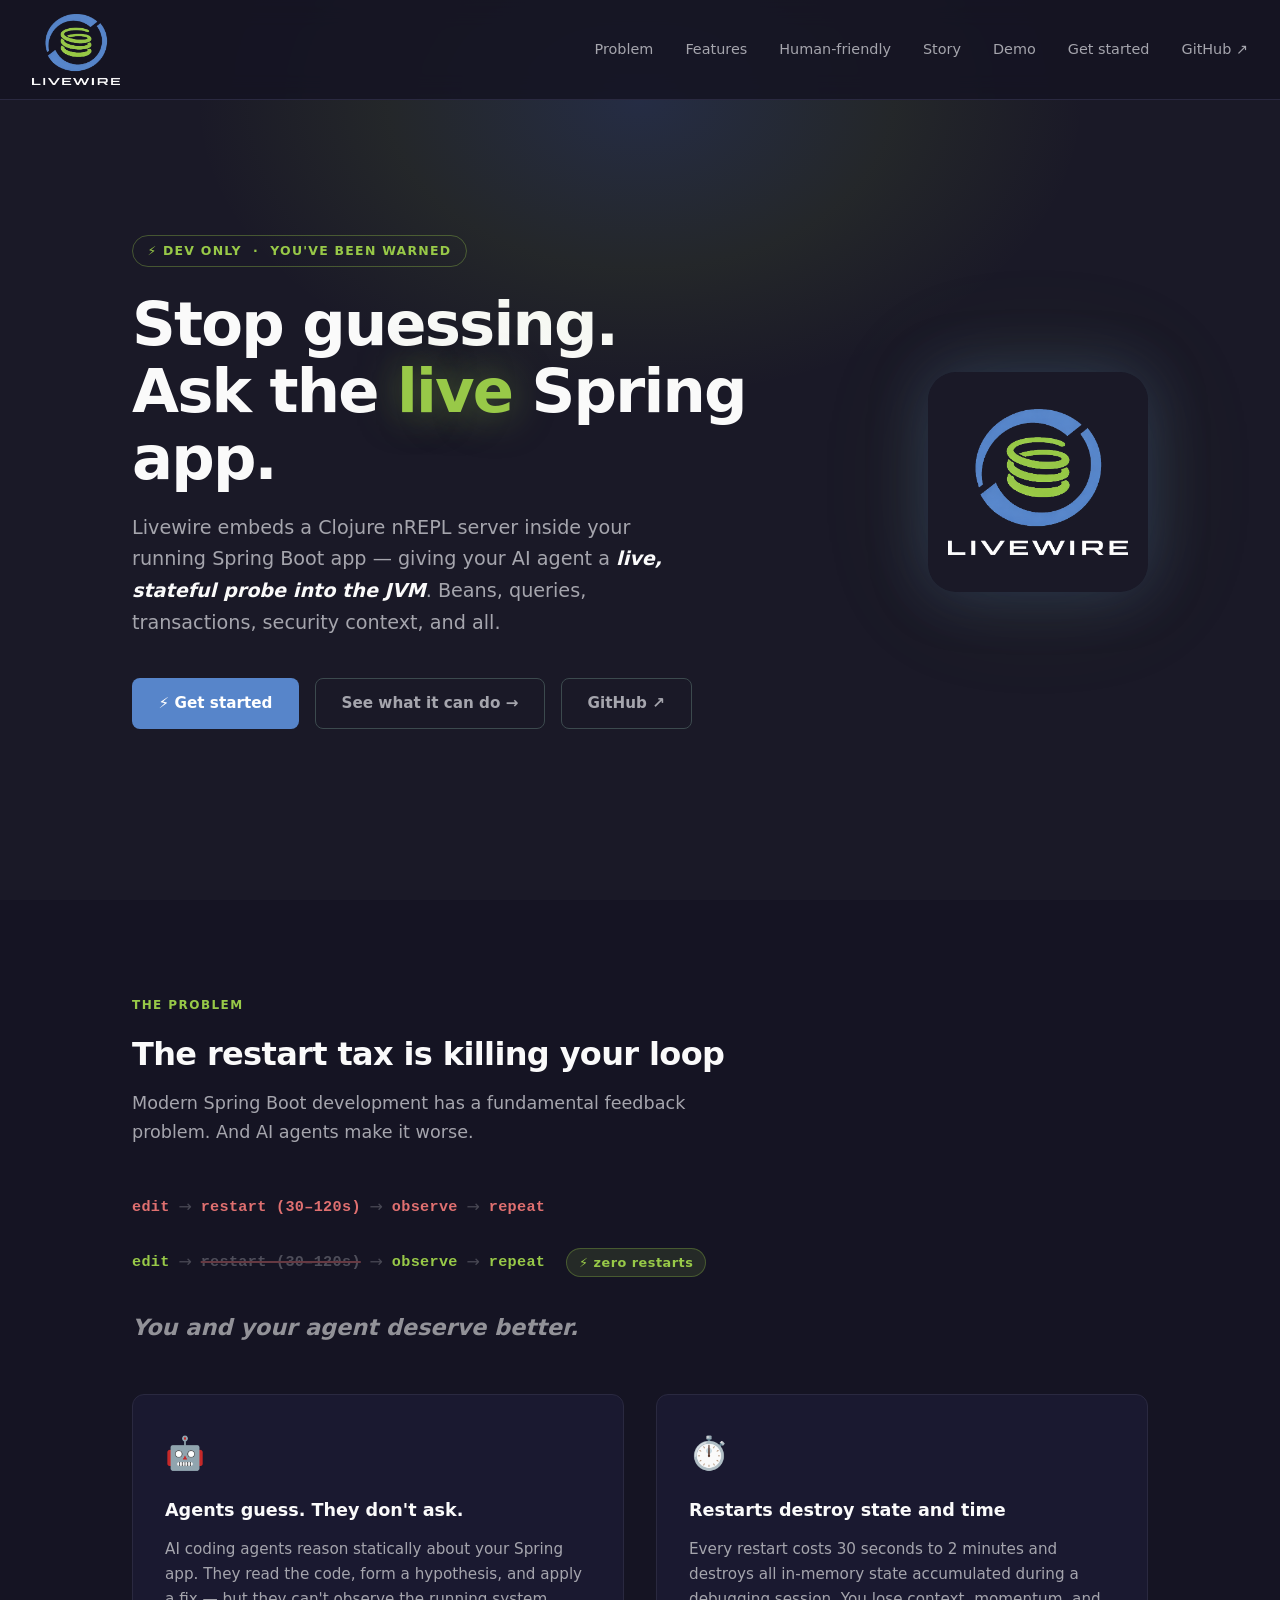
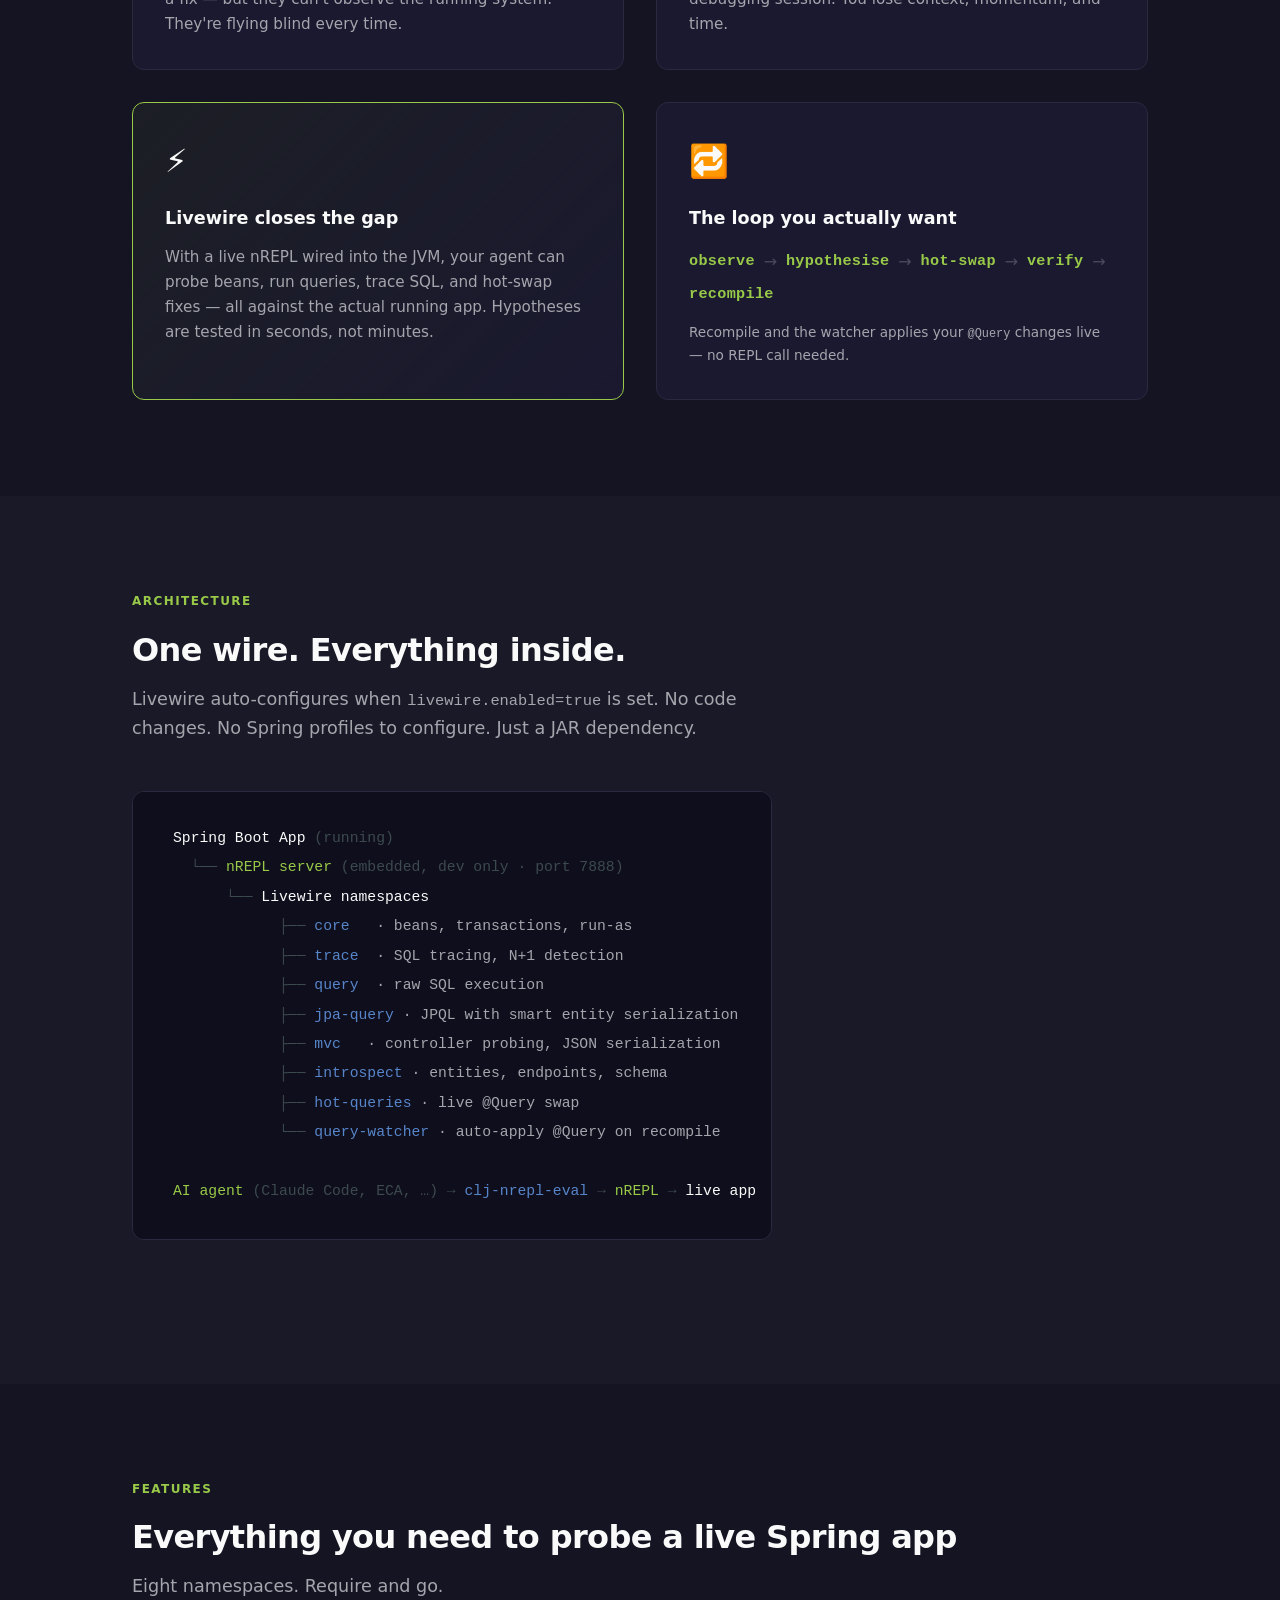
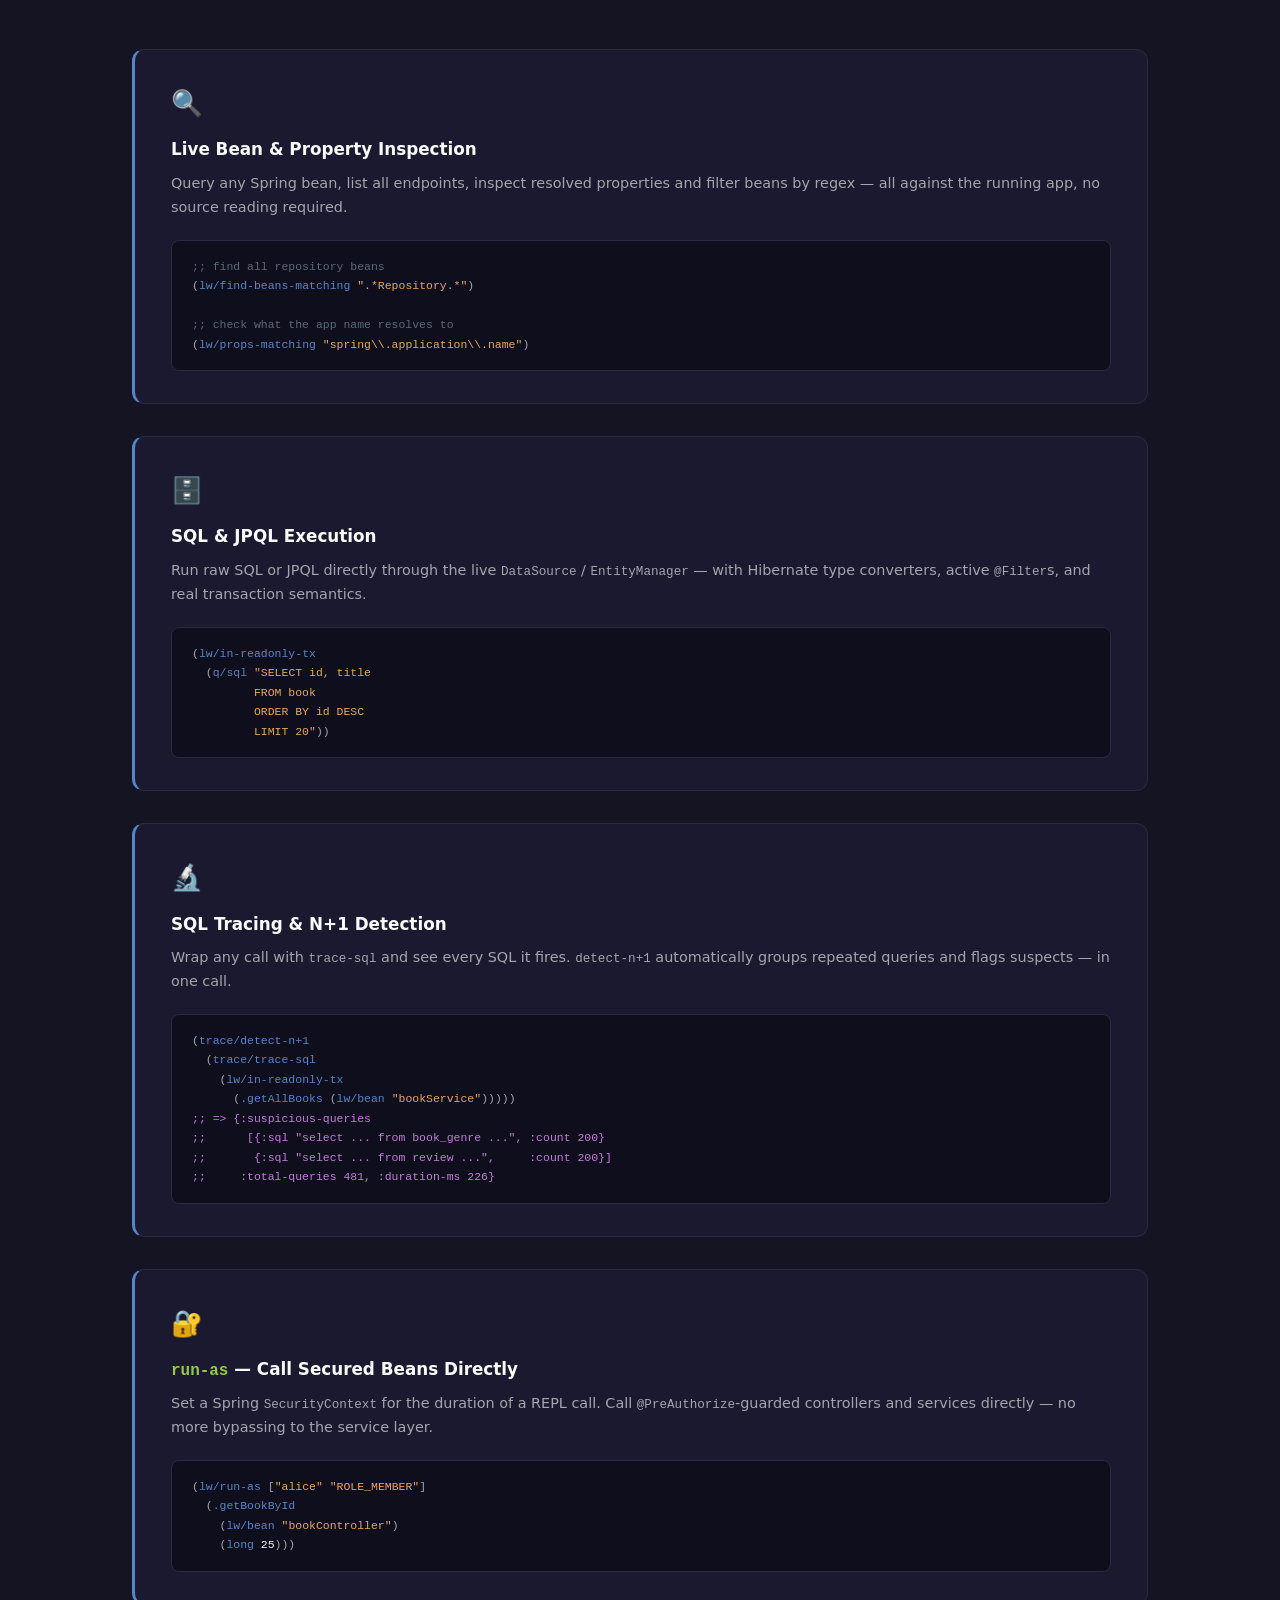
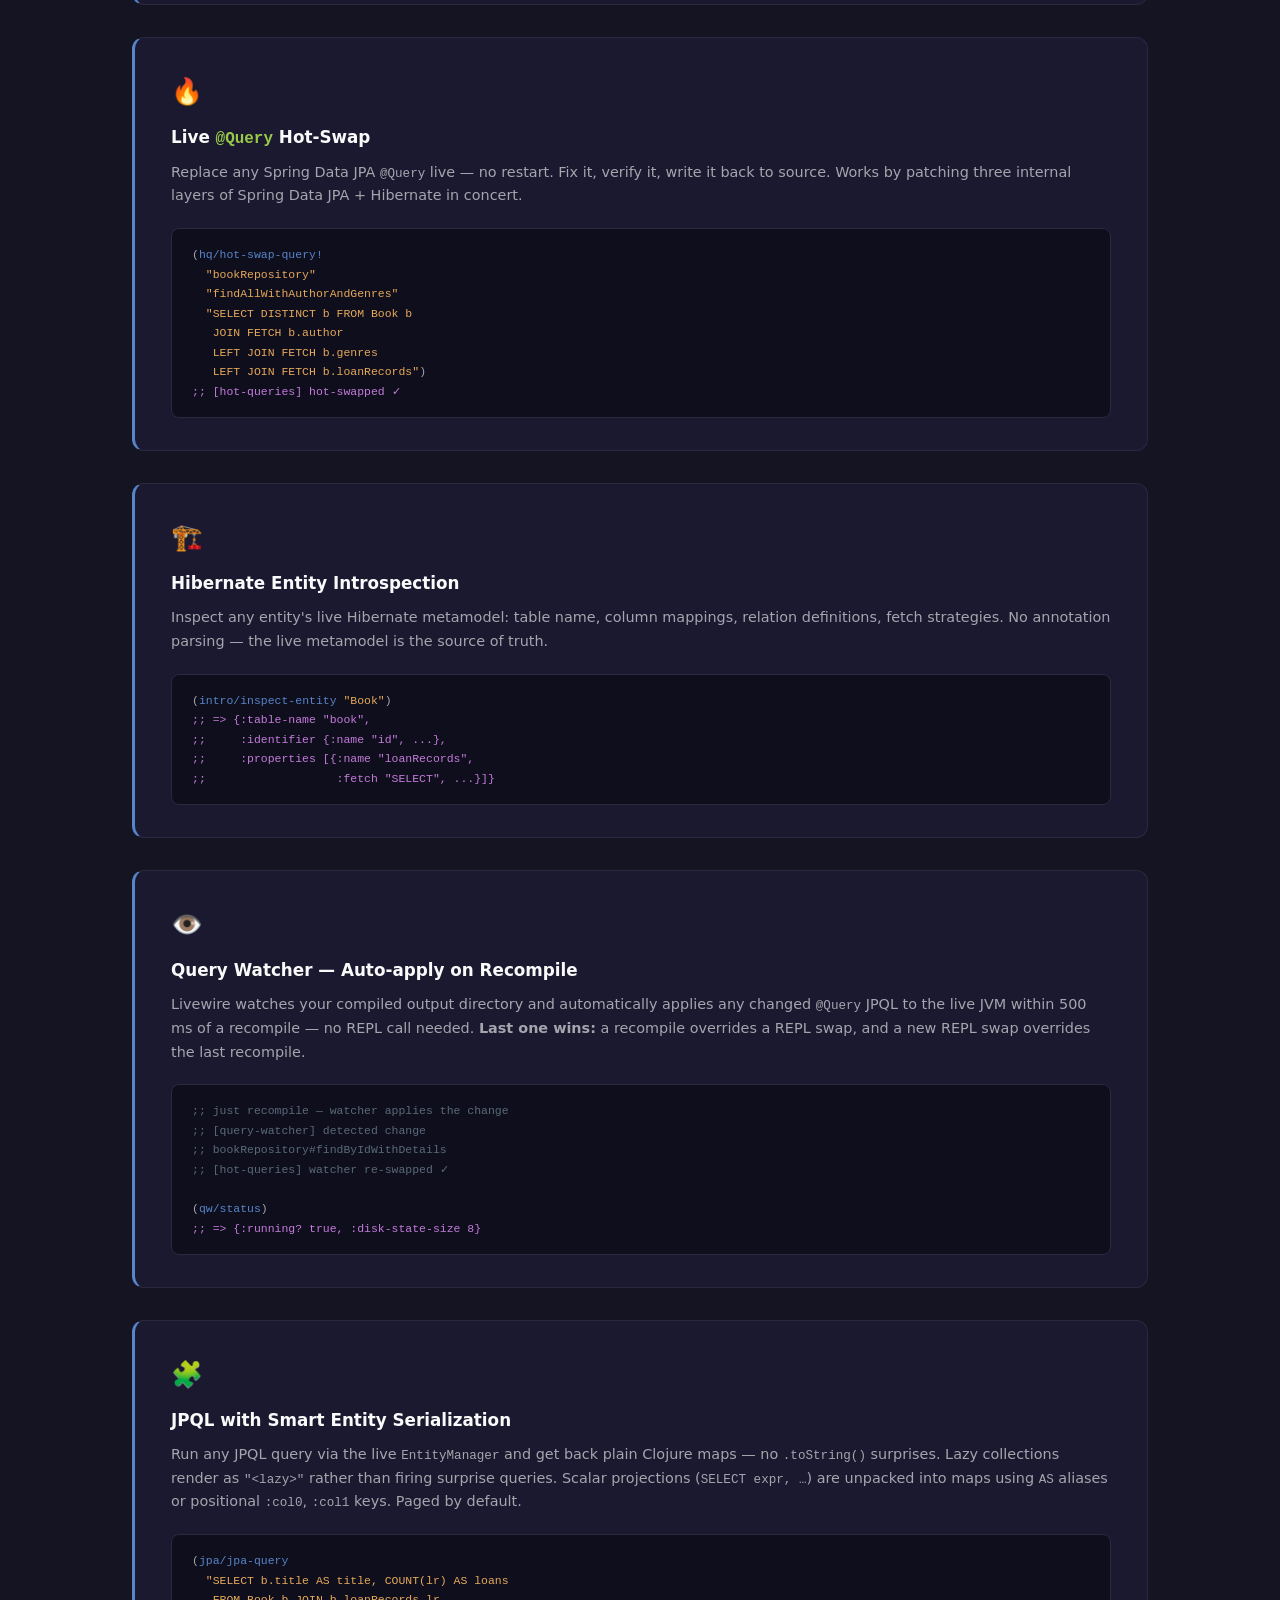
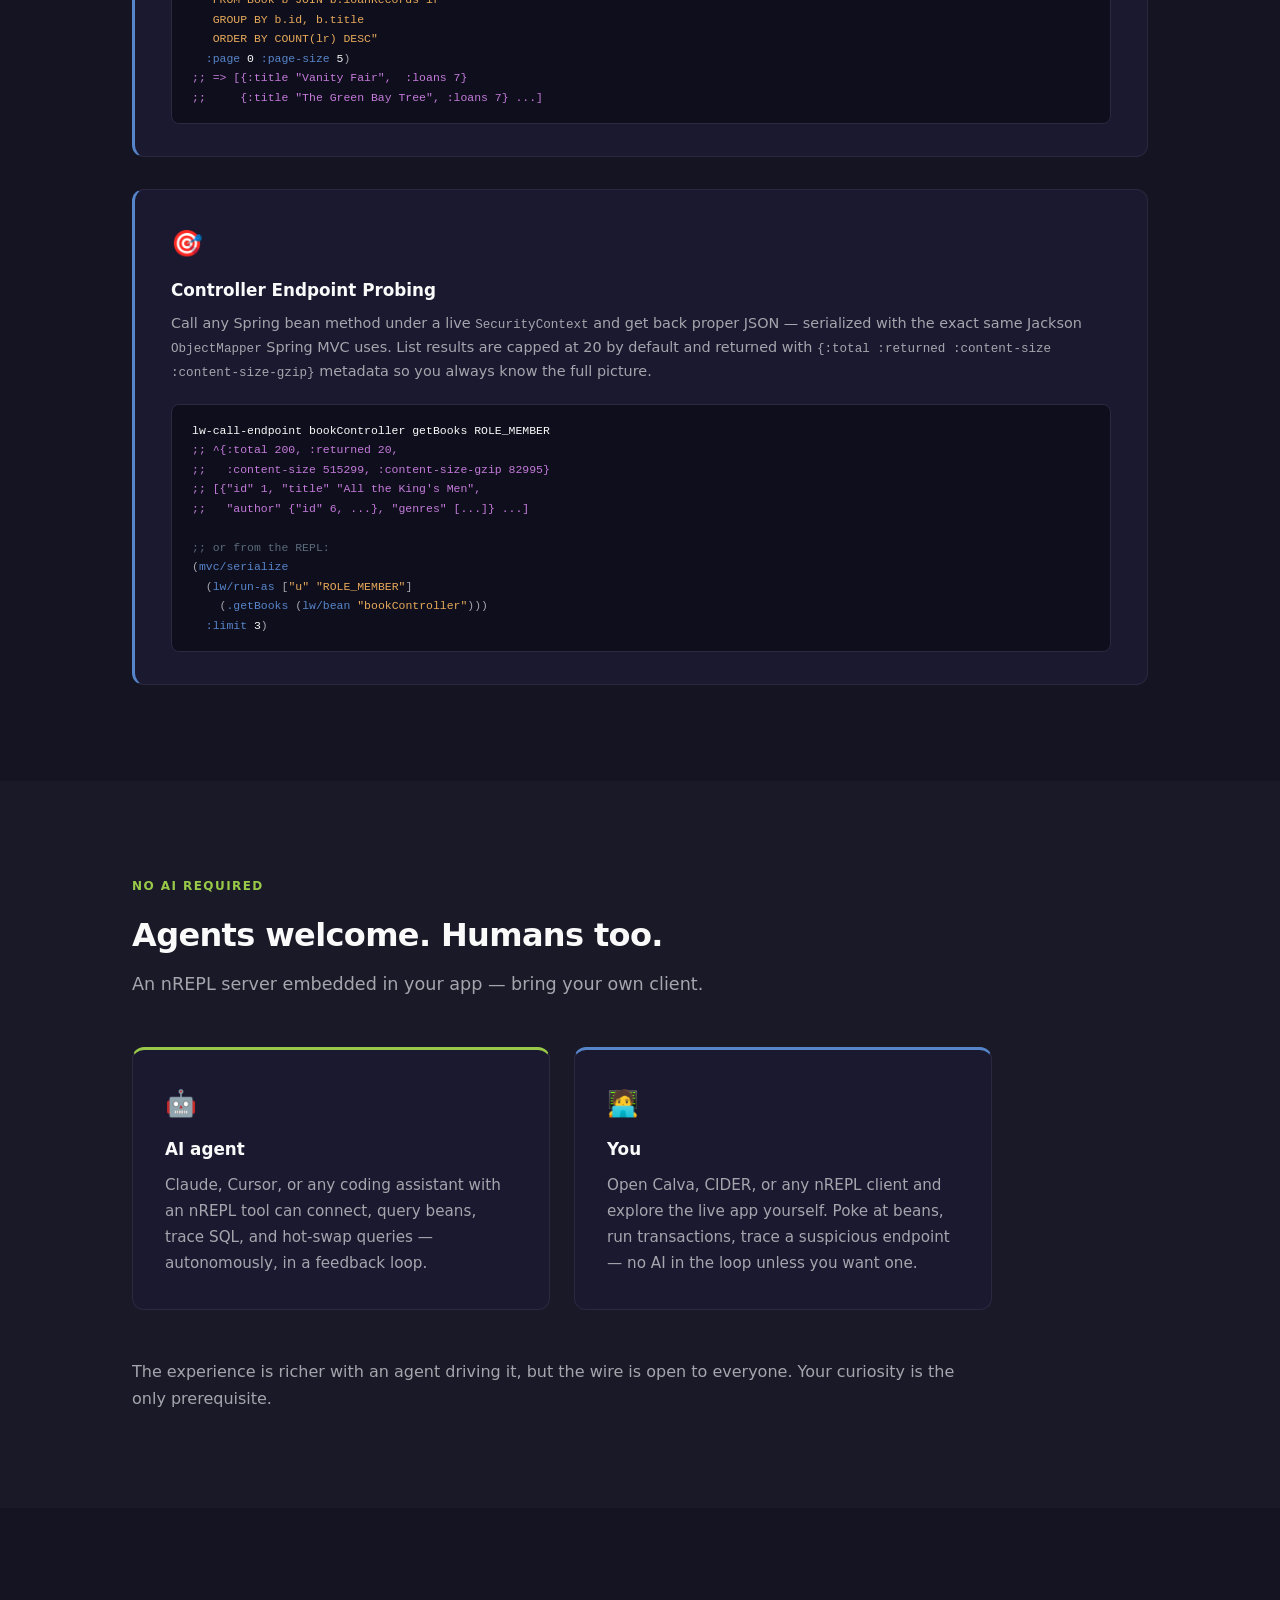
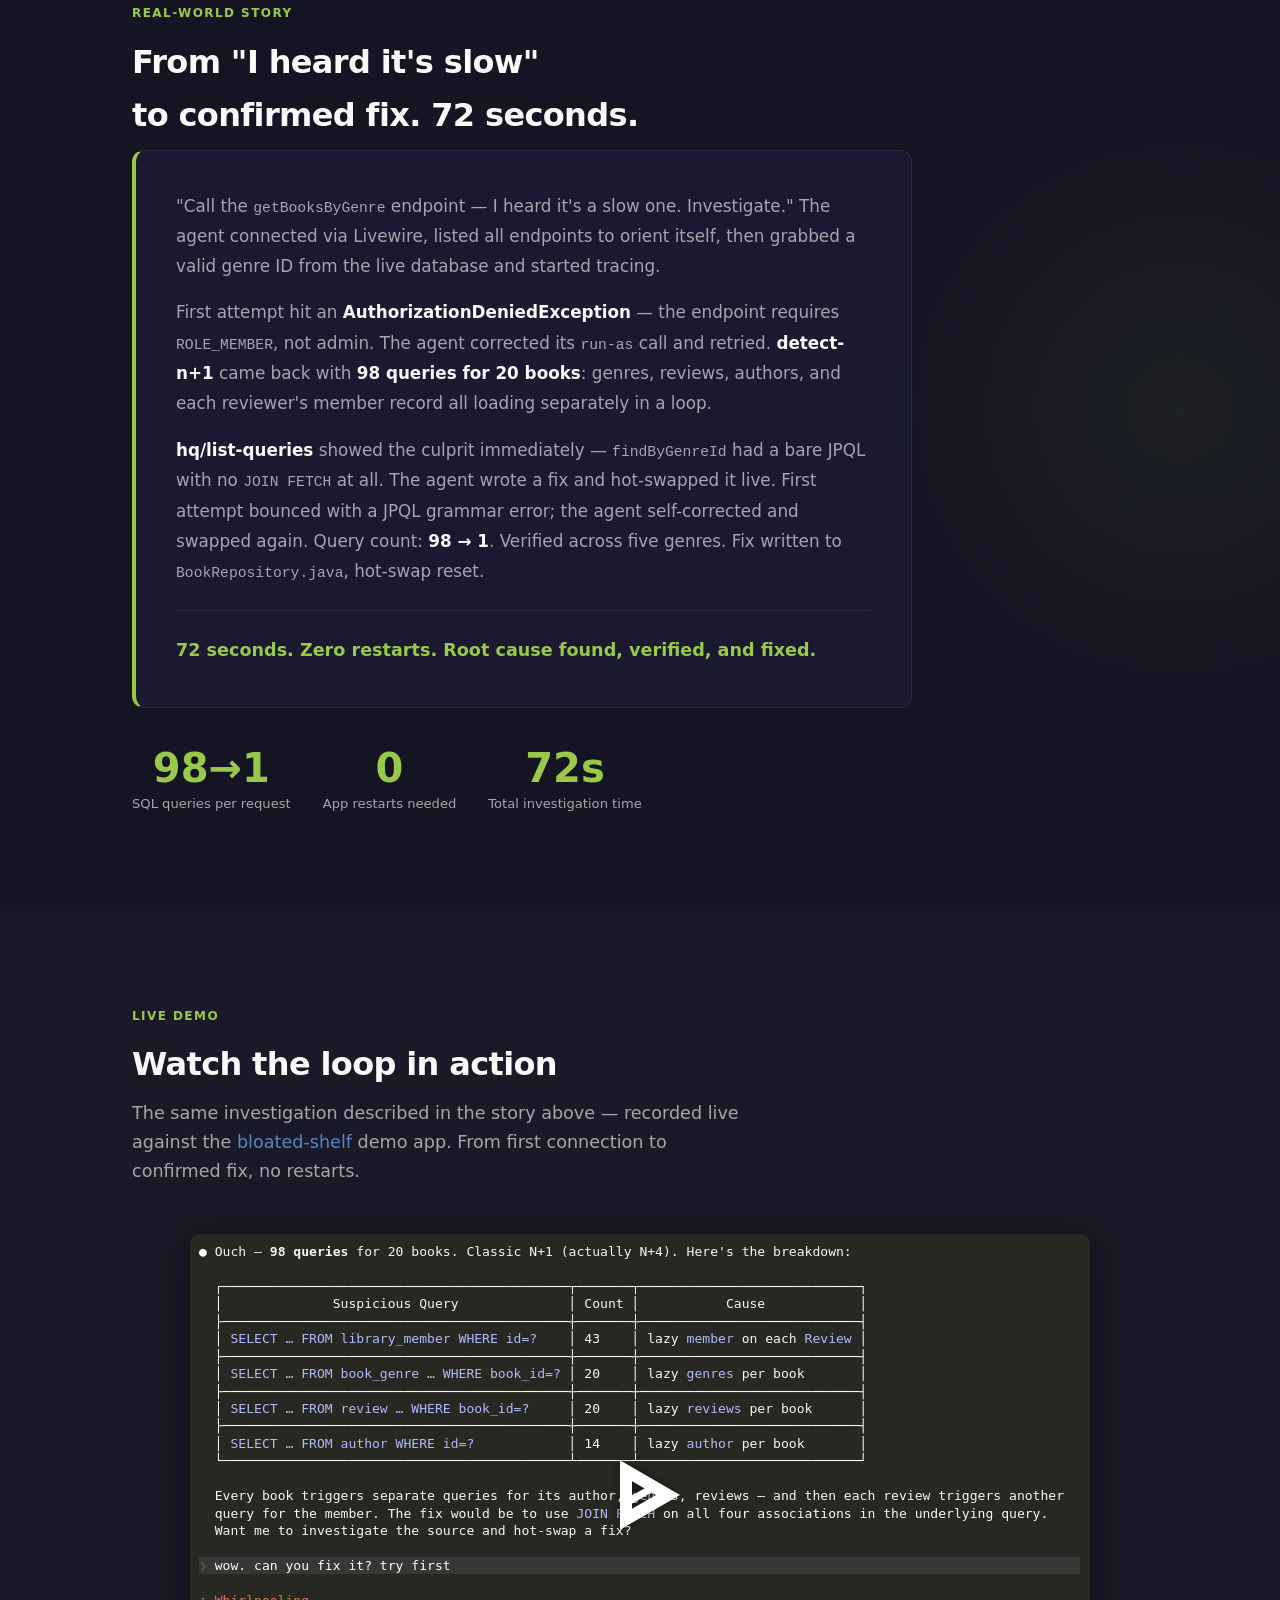
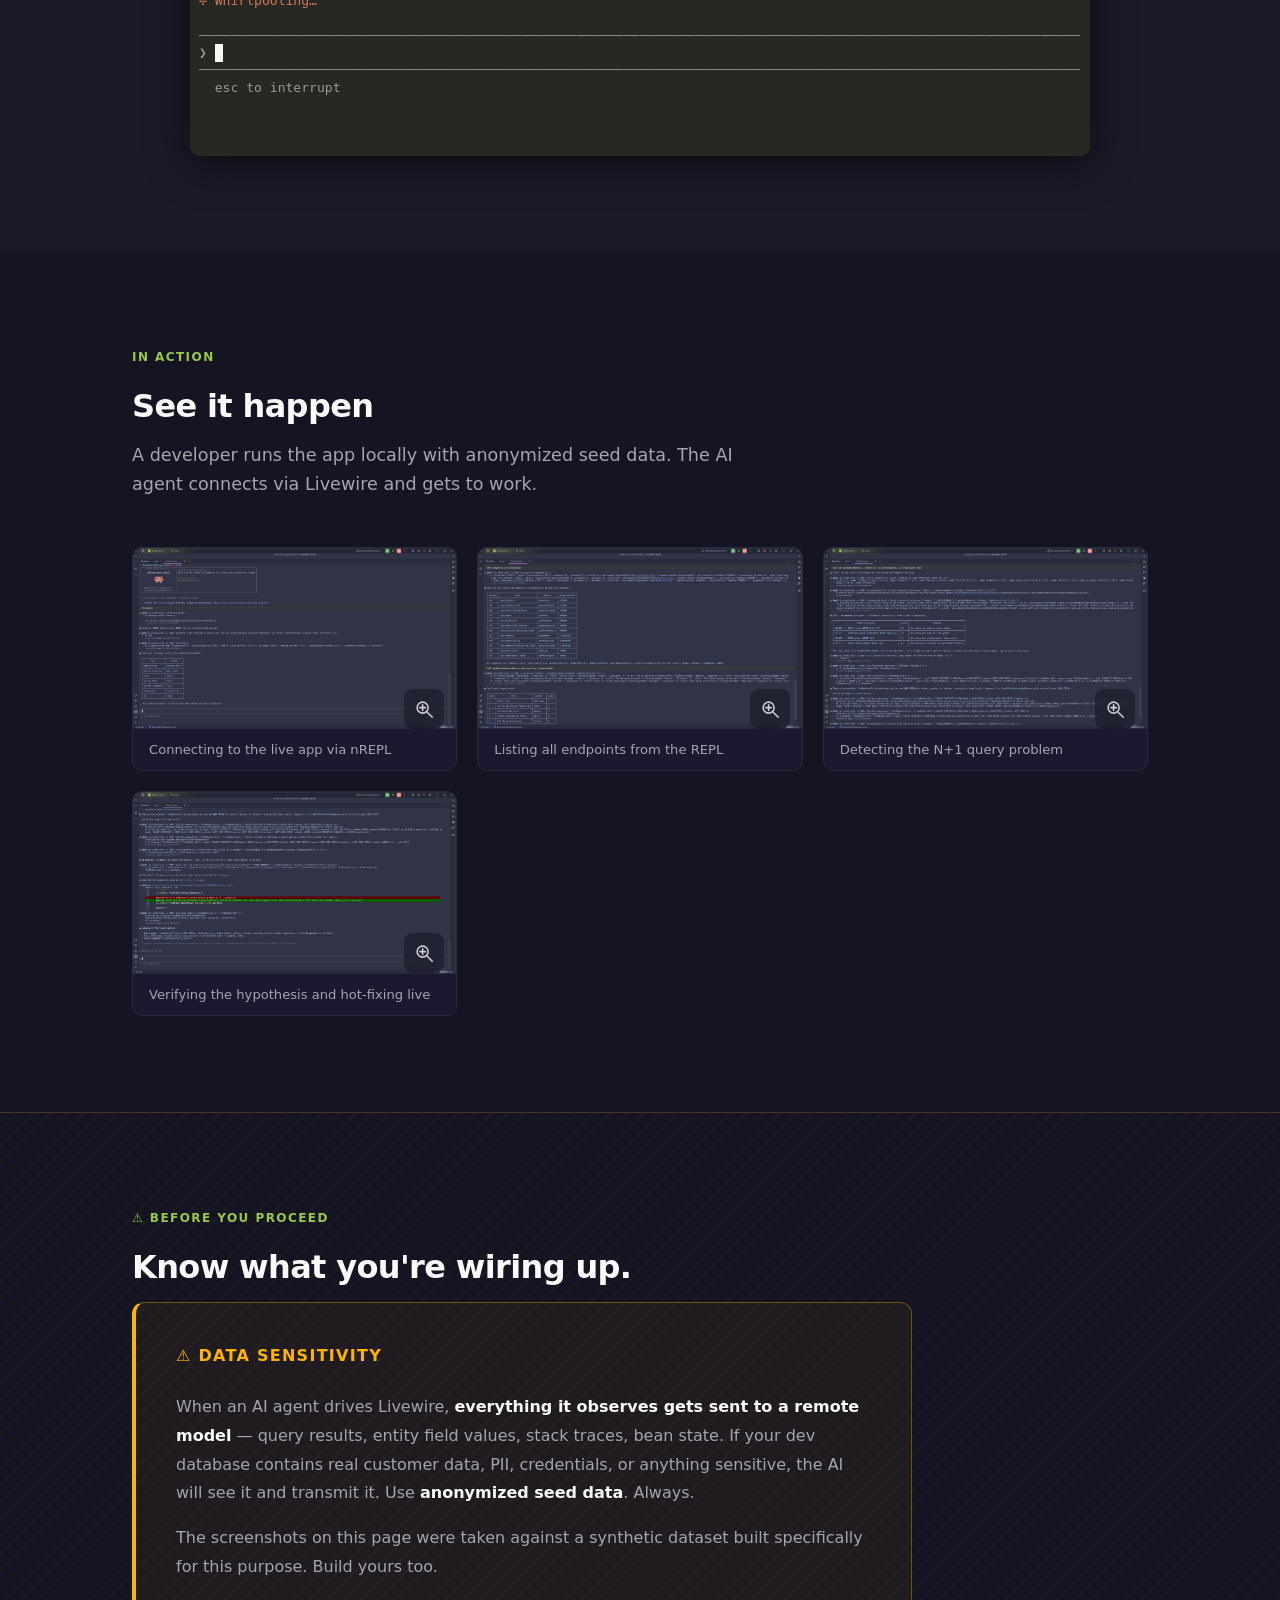
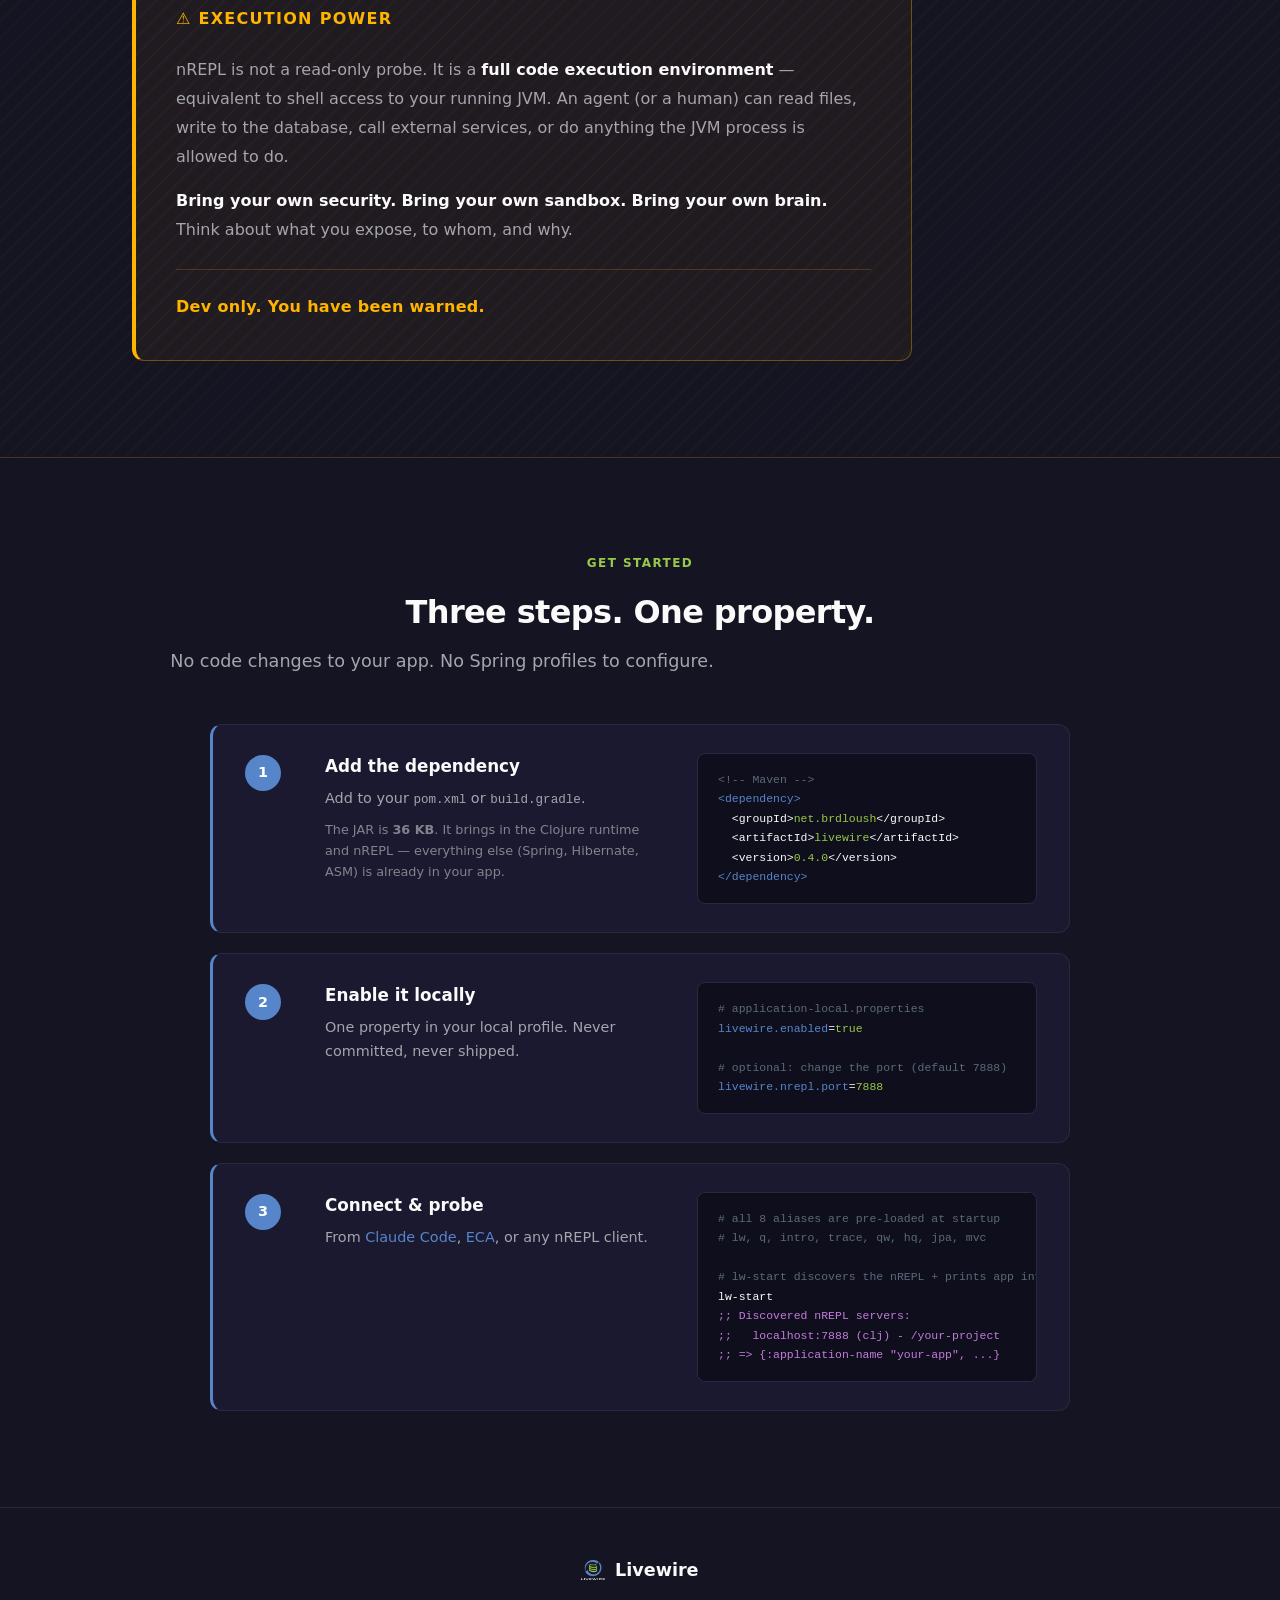
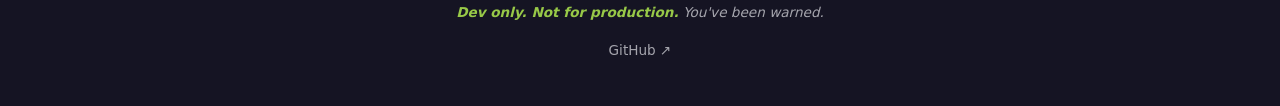
==== index.html @ 56daf2ae "Deploy GitHub Pages" ====
<!DOCTYPE html>
<html lang="en">
<head>
  <meta charset="UTF-8" />
  <meta name="viewport" content="width=device-width, initial-scale=1.0" />
  <title>Livewire — Live nREPL wire into your Spring Boot app</title>
  <link rel="stylesheet" href="css/style.css" />
  <link rel="stylesheet" href="css/asciinema-player.css" />
</head>
<body>

<!-- ── Nav ──────────────────────────────────────────────────────────── -->
<nav>
  <a class="nav-brand" href="#">
    <img src="images/logo-transparent.png" alt="Livewire logo" />
  </a>
  <button class="nav-hamburger" id="nav-hamburger" aria-label="Toggle menu">
    <span></span><span></span><span></span>
  </button>
  <ul class="nav-links" id="nav-links">
    <li><a href="#problem">Problem</a></li>
    <li><a href="#features">Features</a></li>
    <li><a href="#human">Human-friendly</a></li>
    <li><a href="#story">Story</a></li>
    <li><a href="#demo">Demo</a></li>
    <li><a href="getting-started.html">Get started</a></li>
    <li><a href="https://github.com/brdloush/livewire" target="_blank" rel="noopener">GitHub ↗</a></li>
  </ul>
</nav>

<!-- ── Hero ─────────────────────────────────────────────────────────── -->
<section id="hero">
  <div class="container">
    <div class="hero-inner">
      <div>
        <div class="hero-warning">⚡ Dev only &nbsp;·&nbsp; You've been warned</div>
        <h1 class="hero-title">
          Stop guessing.<br>
          Ask the <span class="live">live</span> Spring app.
        </h1>
        <p class="hero-tagline">
          Livewire embeds a Clojure nREPL server inside your running Spring Boot app —
          giving your AI agent a <strong>live, stateful probe into the JVM</strong>.
          Beans, queries, transactions, security context, and all.
        </p>
        <div class="hero-cta">
          <a href="getting-started.html" class="btn btn-primary">⚡ Get started</a>
          <a href="#features" class="btn btn-ghost">See what it can do →</a>
          <a href="https://github.com/brdloush/livewire" target="_blank" rel="noopener" class="btn btn-ghost">GitHub ↗</a>
        </div>
      </div>
      <img src="images/logo-transparent.png" alt="Livewire" class="hero-logo" />
    </div>
  </div>
</section>

<!-- ── Problem ──────────────────────────────────────────────────────── -->
<section id="problem">
  <div class="container">
    <div class="section-label">The problem</div>
    <h2>The restart tax is killing your loop</h2>
    <p class="section-sub">
      Modern Spring Boot development has a fundamental feedback problem. And AI agents make it worse.
    </p>

    <div class="loop-arrow">
      <span class="step bad">edit</span>
      <span class="arrow">→</span>
      <span class="step bad">restart (30–120s)</span>
      <span class="arrow">→</span>
      <span class="step bad">observe</span>
      <span class="arrow">→</span>
      <span class="step bad">repeat</span>
    </div>

    <div class="loop-arrow">
      <span class="step good">edit</span>
      <span class="arrow">→</span>
      <span class="step struck">restart (30–120s)</span>
      <span class="arrow">→</span>
      <span class="step good">observe</span>
      <span class="arrow">→</span>
      <span class="step good">repeat</span>
      <span class="loop-badge">⚡ zero restarts</span>
    </div>

    <p class="problem-pivot">You and your agent deserve better.</p>

    <div class="problem-grid">
      <div class="problem-card">
        <span class="emoji">🤖</span>
        <h3>Agents guess. They don't ask.</h3>
        <p>
          AI coding agents reason statically about your Spring app. They read the code,
          form a hypothesis, and apply a fix — but they can't observe the running system.
          They're flying blind every time.
        </p>
      </div>
      <div class="problem-card">
        <span class="emoji">⏱️</span>
        <h3>Restarts destroy state and time</h3>
        <p>
          Every restart costs 30 seconds to 2 minutes and destroys all in-memory state
          accumulated during a debugging session. You lose context, momentum, and time.
        </p>
      </div>
      <div class="problem-card highlight">
        <span class="emoji">⚡</span>
        <h3>Livewire closes the gap</h3>
        <p>
          With a live nREPL wired into the JVM, your agent can probe beans, run queries,
          trace SQL, and hot-swap fixes — all against the actual running app.
          Hypotheses are tested in seconds, not minutes.
        </p>
      </div>
      <div class="problem-card">
        <span class="emoji">🔁</span>
        <h3>The loop you actually want</h3>
        <div class="loop-arrow" style="margin: 1rem 0 0;">
          <span class="step good">observe</span>
          <span class="arrow">→</span>
          <span class="step good">hypothesise</span>
          <span class="arrow">→</span>
          <span class="step good">hot-swap</span>
          <span class="arrow">→</span>
          <span class="step good">verify</span>
          <span class="arrow">→</span>
          <span class="step good">recompile</span>
        </div>
        <p style="margin-top:0.85rem; font-size:0.85rem; color:var(--muted)">Recompile and the watcher applies your <code>@Query</code> changes live — no REPL call needed.</p>
      </div>
    </div>
  </div>
</section>

<!-- ── How it works ──────────────────────────────────────────────────── -->
<section id="how">
  <div class="container">
    <div class="section-label">Architecture</div>
    <h2>One wire. Everything inside.</h2>
    <p class="section-sub">
      Livewire auto-configures when <code>livewire.enabled=true</code> is set.
      No code changes. No Spring profiles to configure. Just a JAR dependency.
    </p>

    <div class="arch-box">
      <span class="hl-text">Spring Boot App</span> <span style="color:var(--border-mid)">(running)</span><br>
      &nbsp;&nbsp;<span style="color:var(--border-mid)">└──</span> <span class="hl-green">nREPL server</span> <span style="color:var(--border-mid)">(embedded, dev only · port 7888)</span><br>
      &nbsp;&nbsp;&nbsp;&nbsp;&nbsp;&nbsp;<span style="color:var(--border-mid)">└──</span> <span class="hl-text">Livewire namespaces</span><br>
      &nbsp;&nbsp;&nbsp;&nbsp;&nbsp;&nbsp;&nbsp;&nbsp;&nbsp;&nbsp;&nbsp;&nbsp;<span style="color:var(--border-mid)">├──</span> <span class="hl-blue">core</span> &nbsp;&nbsp;· beans, transactions, run-as<br>
      &nbsp;&nbsp;&nbsp;&nbsp;&nbsp;&nbsp;&nbsp;&nbsp;&nbsp;&nbsp;&nbsp;&nbsp;<span style="color:var(--border-mid)">├──</span> <span class="hl-blue">trace</span> &nbsp;· SQL tracing, N+1 detection<br>
      &nbsp;&nbsp;&nbsp;&nbsp;&nbsp;&nbsp;&nbsp;&nbsp;&nbsp;&nbsp;&nbsp;&nbsp;<span style="color:var(--border-mid)">├──</span> <span class="hl-blue">query</span> &nbsp;· raw SQL execution<br>
      &nbsp;&nbsp;&nbsp;&nbsp;&nbsp;&nbsp;&nbsp;&nbsp;&nbsp;&nbsp;&nbsp;&nbsp;<span style="color:var(--border-mid)">├──</span> <span class="hl-blue">jpa-query</span> · JPQL with smart entity serialization<br>
      &nbsp;&nbsp;&nbsp;&nbsp;&nbsp;&nbsp;&nbsp;&nbsp;&nbsp;&nbsp;&nbsp;&nbsp;<span style="color:var(--border-mid)">├──</span> <span class="hl-blue">mvc</span> &nbsp;&nbsp;· controller probing, JSON serialization<br>
      &nbsp;&nbsp;&nbsp;&nbsp;&nbsp;&nbsp;&nbsp;&nbsp;&nbsp;&nbsp;&nbsp;&nbsp;<span style="color:var(--border-mid)">├──</span> <span class="hl-blue">introspect</span> · entities, endpoints, schema<br>
      &nbsp;&nbsp;&nbsp;&nbsp;&nbsp;&nbsp;&nbsp;&nbsp;&nbsp;&nbsp;&nbsp;&nbsp;<span style="color:var(--border-mid)">├──</span> <span class="hl-blue">hot-queries</span> · live @Query swap<br>
      &nbsp;&nbsp;&nbsp;&nbsp;&nbsp;&nbsp;&nbsp;&nbsp;&nbsp;&nbsp;&nbsp;&nbsp;<span style="color:var(--border-mid)">└──</span> <span class="hl-blue">query-watcher</span> · auto-apply @Query on recompile<br>
      <br>
      <span class="hl-green">AI agent</span> <span style="color:var(--border-mid)">(Claude Code, ECA, …) →</span> <span class="hl-blue">clj-nrepl-eval</span> <span style="color:var(--border-mid)">→</span> <span class="hl-green">nREPL</span> <span style="color:var(--border-mid)">→</span> <span class="hl-text">live app</span>
    </div>
  </div>
</section>

<!-- ── Features ──────────────────────────────────────────────────────── -->
<section id="features">
  <div class="container">
    <div class="section-label">Features</div>
    <h2>Everything you need to probe a live Spring app</h2>
    <p class="section-sub">Eight namespaces. Require and go.</p>

    <div class="features-grid">

      <div class="feature-card">
        <div class="feature-icon">🔍</div>
        <h3>Live Bean &amp; Property Inspection</h3>
        <p>Query any Spring bean, list all endpoints, inspect resolved properties and filter beans by regex — all against the running app, no source reading required.</p>
        <div class="code-block"><pre><span class="c">;; find all repository beans</span>
<span class="p">(</span><span class="kw">lw/find-beans-matching</span> <span class="s">".*Repository.*"</span><span class="p">)</span>

<span class="c">;; check what the app name resolves to</span>
<span class="p">(</span><span class="kw">lw/props-matching</span> <span class="s">"spring\\.application\\.name"</span><span class="p">)</span></pre></div>
      </div>

      <div class="feature-card">
        <div class="feature-icon">🗄️</div>
        <h3>SQL &amp; JPQL Execution</h3>
        <p>Run raw SQL or JPQL directly through the live <code>DataSource</code> / <code>EntityManager</code> — with Hibernate type converters, active <code>@Filter</code>s, and real transaction semantics.</p>
        <div class="code-block"><pre><span class="p">(</span><span class="kw">lw/in-readonly-tx</span>
  <span class="p">(</span><span class="kw">q/sql</span> <span class="s">"SELECT id, title
         FROM book
         ORDER BY id DESC
         LIMIT 20"</span><span class="p">))</span></pre></div>
      </div>

      <div class="feature-card">
        <div class="feature-icon">🔬</div>
        <h3>SQL Tracing &amp; N+1 Detection</h3>
        <p>Wrap any call with <code>trace-sql</code> and see every SQL it fires. <code>detect-n+1</code> automatically groups repeated queries and flags suspects — in one call.</p>
        <div class="code-block"><pre><span class="p">(</span><span class="kw">trace/detect-n+1</span>
  <span class="p">(</span><span class="kw">trace/trace-sql</span>
    <span class="p">(</span><span class="kw">lw/in-readonly-tx</span>
      <span class="p">(</span><span class="kw">.getAllBooks</span> <span class="p">(</span><span class="kw">lw/bean</span> <span class="s">"bookService"</span><span class="p">)))))</span>
<span class="r">;; => {:suspicious-queries
;;      [{:sql "select ... from book_genre ...", :count 200}
;;       {:sql "select ... from review ...",     :count 200}]
;;     :total-queries 481, :duration-ms 226}</span></pre></div>
      </div>

      <div class="feature-card">
        <div class="feature-icon">🔐</div>
        <h3><code>run-as</code> — Call Secured Beans Directly</h3>
        <p>Set a Spring <code>SecurityContext</code> for the duration of a REPL call. Call <code>@PreAuthorize</code>-guarded controllers and services directly — no more bypassing to the service layer.</p>
        <div class="code-block"><pre><span class="p">(</span><span class="kw">lw/run-as</span> <span class="p">[</span><span class="s">"alice"</span> <span class="s">"ROLE_MEMBER"</span><span class="p">]</span>
  <span class="p">(</span><span class="kw">.getBookById</span>
    <span class="p">(</span><span class="kw">lw/bean</span> <span class="s">"bookController"</span><span class="p">)</span>
    <span class="p">(</span><span class="kw">long</span> 25<span class="p">)))</span></pre></div>
      </div>

      <div class="feature-card">
        <div class="feature-icon">🔥</div>
        <h3>Live <code>@Query</code> Hot-Swap</h3>
        <p>Replace any Spring Data JPA <code>@Query</code> live — no restart. Fix it, verify it, write it back to source. Works by patching three internal layers of Spring Data JPA + Hibernate in concert.</p>
        <div class="code-block"><pre><span class="p">(</span><span class="kw">hq/hot-swap-query!</span>
  <span class="s">"bookRepository"</span>
  <span class="s">"findAllWithAuthorAndGenres"</span>
  <span class="s">"SELECT DISTINCT b FROM Book b
   JOIN FETCH b.author
   LEFT JOIN FETCH b.genres
   LEFT JOIN FETCH b.loanRecords"</span><span class="p">)</span>
<span class="r">;; [hot-queries] hot-swapped ✓</span></pre></div>
      </div>

      <div class="feature-card">
        <div class="feature-icon">🏗️</div>
        <h3>Hibernate Entity Introspection</h3>
        <p>Inspect any entity's live Hibernate metamodel: table name, column mappings, relation definitions, fetch strategies. No annotation parsing — the live metamodel is the source of truth.</p>
        <div class="code-block"><pre><span class="p">(</span><span class="kw">intro/inspect-entity</span> <span class="s">"Book"</span><span class="p">)</span>
<span class="r">;; => {:table-name "book",
;;     :identifier {:name "id", ...},
;;     :properties [{:name "loanRecords",
;;                   :fetch "SELECT", ...}]}</span></pre></div>
      </div>

      <div class="feature-card">
        <div class="feature-icon">👁️</div>
        <h3>Query Watcher — Auto-apply on Recompile</h3>
        <p>Livewire watches your compiled output directory and automatically applies any changed <code>@Query</code> JPQL to the live JVM within 500 ms of a recompile — no REPL call needed. <strong>Last one wins:</strong> a recompile overrides a REPL swap, and a new REPL swap overrides the last recompile.</p>
        <div class="code-block"><pre><span class="c">;; just recompile — watcher applies the change</span>
<span class="c">;; [query-watcher] detected change</span>
<span class="c">;; bookRepository#findByIdWithDetails</span>
<span class="c">;; [hot-queries] watcher re-swapped ✓</span>

<span class="p">(</span><span class="kw">qw/status</span><span class="p">)</span>
<span class="r">;; => {:running? true, :disk-state-size 8}</span></pre></div>
      </div>

      <div class="feature-card">
        <div class="feature-icon">🧩</div>
        <h3>JPQL with Smart Entity Serialization</h3>
        <p>Run any JPQL query via the live <code>EntityManager</code> and get back plain Clojure maps — no <code>.toString()</code> surprises. Lazy collections render as <code>"&lt;lazy&gt;"</code> rather than firing surprise queries. Scalar projections (<code>SELECT expr, …</code>) are unpacked into maps using <code>AS</code> aliases or positional <code>:col0</code>, <code>:col1</code> keys. Paged by default.</p>
        <div class="code-block"><pre><span class="p">(</span><span class="kw">jpa/jpa-query</span>
  <span class="s">"SELECT b.title AS title, COUNT(lr) AS loans
   FROM Book b JOIN b.loanRecords lr
   GROUP BY b.id, b.title
   ORDER BY COUNT(lr) DESC"</span>
  <span class="kw">:page</span> 0 <span class="kw">:page-size</span> 5<span class="p">)</span>
<span class="r">;; => [{:title "Vanity Fair",  :loans 7}
;;     {:title "The Green Bay Tree", :loans 7} ...]</span></pre></div>
      </div>

      <div class="feature-card">
        <div class="feature-icon">🎯</div>
        <h3>Controller Endpoint Probing</h3>
        <p>Call any Spring bean method under a live <code>SecurityContext</code> and get back proper JSON — serialized with the exact same Jackson <code>ObjectMapper</code> Spring MVC uses. List results are capped at 20 by default and returned with <code>{:total :returned :content-size :content-size-gzip}</code> metadata so you always know the full picture.</p>
        <div class="code-block"><pre>lw-call-endpoint bookController getBooks ROLE_MEMBER
<span class="r">;; ^{:total 200, :returned 20,
;;   :content-size 515299, :content-size-gzip 82995}
;; [{"id" 1, "title" "All the King's Men",
;;   "author" {"id" 6, ...}, "genres" [...]} ...]</span>

<span class="c">;; or from the REPL:</span>
<span class="p">(</span><span class="kw">mvc/serialize</span>
  <span class="p">(</span><span class="kw">lw/run-as</span> <span class="p">[</span><span class="s">"u"</span> <span class="s">"ROLE_MEMBER"</span><span class="p">]</span>
    <span class="p">(</span><span class="kw">.getBooks</span> <span class="p">(</span><span class="kw">lw/bean</span> <span class="s">"bookController"</span><span class="p">)))</span>
  <span class="kw">:limit</span> 3<span class="p">)</span></pre></div>
      </div>

    </div>
  </div>
</section>

<!-- ── Human-friendly ────────────────────────────────────────────────── -->
<section id="human">
  <div class="container">
    <div class="section-label">No AI required</div>
    <h2>Agents welcome. Humans too.</h2>
    <p class="section-sub">An nREPL server embedded in your app — bring your own client.</p>

    <div class="human-block">
      <div class="human-card agent">
        <div class="card-icon">🤖</div>
        <h3>AI agent</h3>
        <p>Claude, Cursor, or any coding assistant with an nREPL tool can connect, query beans, trace SQL, and hot-swap queries — autonomously, in a feedback loop.</p>
      </div>
      <div class="human-card human">
        <div class="card-icon">🧑‍💻</div>
        <h3>You</h3>
        <p>Open Calva, CIDER, or any nREPL client and explore the live app yourself. Poke at beans, run transactions, trace a suspicious endpoint — no AI in the loop unless you want one.</p>
      </div>
    </div>

    <p class="human-tagline">The experience is richer with an agent driving it, but the wire is open to everyone. Your curiosity is the only prerequisite.</p>
  </div>
</section>

<!-- ── Story ──────────────────────────────────────────────────────────── -->
<section id="story">
  <div class="container">
    <div class="section-label">Real-world story</div>
    <h2>From "I heard it's slow"<br>to confirmed fix. 72 seconds.</h2>

    <div class="story-box">
      <p>
        "Call the <code>getBooksByGenre</code> endpoint — I heard it's a slow one. Investigate."
        The agent connected via Livewire, listed all endpoints to orient itself, then
        grabbed a valid genre ID from the live database and started tracing.
      </p>
      <p>
        First attempt hit an <strong>AuthorizationDeniedException</strong> — the endpoint
        requires <code>ROLE_MEMBER</code>, not admin. The agent corrected its
        <code>run-as</code> call and retried. <strong>detect-n+1</strong> came back
        with <strong>98 queries for 20 books</strong>: genres, reviews, authors, and each
        reviewer's member record all loading separately in a loop.
      </p>
      <p>
        <strong>hq/list-queries</strong> showed the culprit immediately —
        <code>findByGenreId</code> had a bare JPQL with no <code>JOIN FETCH</code> at all.
        The agent wrote a fix and hot-swapped it live. First attempt bounced with a
        JPQL grammar error; the agent self-corrected and swapped again. Query count:
        <strong>98 → 1</strong>. Verified across five genres. Fix written to
        <code>BookRepository.java</code>, hot-swap reset.
      </p>
      <div class="result">72 seconds. Zero restarts. Root cause found, verified, and fixed.</div>
    </div>

    <div class="story-stats">
      <div class="stat">
        <span class="stat-num">98→1</span>
        <div class="stat-label">SQL queries per request</div>
      </div>
      <div class="stat">
        <span class="stat-num">0</span>
        <div class="stat-label">App restarts needed</div>
      </div>
      <div class="stat">
        <span class="stat-num">72s</span>
        <div class="stat-label">Total investigation time</div>
      </div>
    </div>
  </div>
</section>

<!-- ── Demo screencast ───────────────────────────────────────────────── -->
<section id="demo">
  <div class="container">
    <div class="section-label">Live demo</div>
    <h2>Watch the loop in action</h2>
    <p class="section-sub">
      The same investigation described in the story above — recorded live against the
      <a href="https://github.com/brdloush/bloated-shelf" target="_blank" rel="noopener">bloated-shelf</a>
      demo app. From first connection to confirmed fix, no restarts.
    </p>
    <div id="livewire-demo" style="max-width: 900px; margin: 2.5rem auto 0; border-radius: 10px; overflow: hidden; box-shadow: 0 8px 40px rgba(0,0,0,0.5);"></div>
  </div>
</section>

<!-- ── Screenshots ───────────────────────────────────────────────────── -->
<section id="screenshots">
  <div class="container">
    <div class="section-label">In action</div>
    <h2>See it happen</h2>
    <p class="section-sub">A developer runs the app locally with anonymized seed data. The AI agent connects via Livewire and gets to work.</p>

    <div class="screenshots-grid">
      <div class="screenshot-card" onclick="openLightbox(this)">
        <img src="images/01-connecting-to-nrepl.png" alt="Connecting to the nREPL" loading="lazy" />
        <div class="screenshot-zoom-icon"><svg viewBox="0 0 24 24"><circle cx="10.5" cy="10.5" r="6"/><line x1="15.5" y1="15.5" x2="21" y2="21"/><line x1="10.5" y1="7.5" x2="10.5" y2="13.5"/><line x1="7.5" y1="10.5" x2="13.5" y2="10.5"/></svg></div>
        <div class="screenshot-caption">Connecting to the live app via nREPL</div>
      </div>
      <div class="screenshot-card" onclick="openLightbox(this)">
        <img src="images/02-listing-endpoints.png" alt="Listing endpoints" loading="lazy" />
        <div class="screenshot-zoom-icon"><svg viewBox="0 0 24 24"><circle cx="10.5" cy="10.5" r="6"/><line x1="15.5" y1="15.5" x2="21" y2="21"/><line x1="10.5" y1="7.5" x2="10.5" y2="13.5"/><line x1="7.5" y1="10.5" x2="13.5" y2="10.5"/></svg></div>
        <div class="screenshot-caption">Listing all endpoints from the REPL</div>
      </div>
      <div class="screenshot-card" onclick="openLightbox(this)">
        <img src="images/03-detection-of-nplus1.png" alt="N+1 detection" loading="lazy" />
        <div class="screenshot-zoom-icon"><svg viewBox="0 0 24 24"><circle cx="10.5" cy="10.5" r="6"/><line x1="15.5" y1="15.5" x2="21" y2="21"/><line x1="10.5" y1="7.5" x2="10.5" y2="13.5"/><line x1="7.5" y1="10.5" x2="13.5" y2="10.5"/></svg></div>
        <div class="screenshot-caption">Detecting the N+1 query problem</div>
      </div>
      <div class="screenshot-card" onclick="openLightbox(this)">
        <img src="images/04-hypothesis-verification-and-fix.png" alt="Hypothesis verification and fix" loading="lazy" />
        <div class="screenshot-zoom-icon"><svg viewBox="0 0 24 24"><circle cx="10.5" cy="10.5" r="6"/><line x1="15.5" y1="15.5" x2="21" y2="21"/><line x1="10.5" y1="7.5" x2="10.5" y2="13.5"/><line x1="7.5" y1="10.5" x2="13.5" y2="10.5"/></svg></div>
        <div class="screenshot-caption">Verifying the hypothesis and hot-fixing live</div>
      </div>
    </div>
  </div>
</section>

<!-- ── Warning ───────────────────────────────────────────────────────── -->
<section id="warning">
  <div class="container">
    <div class="section-label">⚠ Before you proceed</div>
    <h2>Know what you're wiring up.</h2>

    <div class="warning-box">
      <div class="warning-title">⚠ Data sensitivity</div>
      <p>
        When an AI agent drives Livewire, <strong>everything it observes gets sent to a remote model</strong>
        — query results, entity field values, stack traces, bean state. If your dev database contains
        real customer data, PII, credentials, or anything sensitive, the AI will see it and transmit it.
        Use <strong>anonymized seed data</strong>. Always.
      </p>
      <p>
        The screenshots on this page were taken against a synthetic dataset built specifically for this purpose.
        Build yours too.
      </p>

      <div class="warning-title" style="margin-top:1.5rem">⚠ Execution power</div>
      <p>
        nREPL is not a read-only probe. It is a <strong>full code execution environment</strong>
        — equivalent to shell access to your running JVM. An agent (or a human) can read files,
        write to the database, call external services, or do anything the JVM process is allowed to do.
      </p>
      <p>
        <strong>Bring your own security.</strong>
        <strong>Bring your own sandbox.</strong>
        <strong>Bring your own brain.</strong>
        Think about what you expose, to whom, and why.
      </p>

      <div class="warning-verdict">Dev only. You have been warned.</div>
    </div>
  </div>
</section>

<!-- ── Install ───────────────────────────────────────────────────────── -->
<section id="install">
  <div class="container">
    <div class="section-label">Get started</div>
    <h2>Three steps. One property.</h2>
    <p class="section-sub">No code changes to your app. No Spring profiles to configure.</p>

    <div class="install-steps">
      <div class="install-step">
        <div class="step-num">1</div>
        <div class="install-step-body">
          <h3>Add the dependency</h3>
          <p>Add to your <code>pom.xml</code> or <code>build.gradle</code>.</p>
          <p class="install-footnote">The JAR is <strong>36 KB</strong>. It brings in the Clojure runtime and nREPL — everything else (Spring, Hibernate, ASM) is already in your app.</p>
        </div>
        <div class="code-block"><pre><span class="c">&lt;!-- Maven --&gt;</span>
<span class="kw">&lt;dependency&gt;</span>
  &lt;groupId&gt;<span class="n">net.brdloush</span>&lt;/groupId&gt;
  &lt;artifactId&gt;<span class="n">livewire</span>&lt;/artifactId&gt;
  &lt;version&gt;<span class="n">0.4.0</span>&lt;/version&gt;
<span class="kw">&lt;/dependency&gt;</span></pre></div>
      </div>

      <div class="install-step">
        <div class="step-num">2</div>
        <div class="install-step-body">
          <h3>Enable it locally</h3>
          <p>One property in your local profile. Never committed, never shipped.</p>
        </div>
        <div class="code-block"><pre><span class="c"># application-local.properties</span>
<span class="kw">livewire.enabled</span>=<span class="n">true</span>

<span class="c"># optional: change the port (default 7888)</span>
<span class="kw">livewire.nrepl.port</span>=<span class="n">7888</span></pre></div>
      </div>

      <div class="install-step">
        <div class="step-num">3</div>
        <div class="install-step-body">
          <h3>Connect &amp; probe</h3>
          <p>From <a href="https://www.anthropic.com/claude-code" target="_blank" rel="noopener">Claude Code</a>, <a href="https://eca.dev" target="_blank" rel="noopener">ECA</a>, or any nREPL client.</p>
        </div>
        <div class="code-block"><pre><span class="c"># all 8 aliases are pre-loaded at startup</span>
<span class="c"># lw, q, intro, trace, qw, hq, jpa, mvc</span>

<span class="c"># lw-start discovers the nREPL + prints app info</span>
lw-start
<span class="r">;; Discovered nREPL servers:
;;   localhost:7888 (clj) - /your-project
;; => {:application-name "your-app", ...}</span></pre></div>
      </div>
    </div>
  </div>
</section>

<!-- ── Footer ────────────────────────────────────────────────────────── -->
<footer>
  <div class="container">
    <div class="footer-logo">
      <img src="images/logo-transparent.png" alt="Livewire" />
      Livewire
    </div>
    <p class="footer-warning">
      <strong>Dev only. Not for production.</strong>
      You've been warned.
    </p>
    <p style="margin-top:1rem; font-size:0.85rem;">
      <a href="https://github.com/brdloush/livewire" target="_blank" rel="noopener" style="color:var(--muted);">GitHub ↗</a>
    </p>
  </div>
</footer>

<!-- ── Lightbox ──────────────────────────────────────────────────────── -->
<div id="lightbox" role="dialog" aria-modal="true" onclick="closeLightbox()">
  <button id="lightbox-close" onclick="closeLightbox()" aria-label="Close">✕</button>
  <img id="lightbox-img" src="" alt="" onclick="closeLightbox()" />
</div>

<script src="js/asciinema-player.min.js"></script>
<script>
  AsciinemaPlayer.create(
    'screencasts/livewire-n1-investigation.cast',
    document.getElementById('livewire-demo'),
    {
      theme: 'monokai',
      poster: 'npt:170',
      autoPlay: false,
      loop: false,
      idleTimeLimit: 2,
      speed: 1.5,
      fit: 'width',
      terminalFontSize: 'small'
    }
  );
</script>

<script>
  function openLightbox(card) {
    const img = card.querySelector('img');
    document.getElementById('lightbox-img').src = img.src;
    document.getElementById('lightbox-img').alt = img.alt;
    document.getElementById('lightbox').classList.add('open');
    document.body.style.overflow = 'hidden';
  }

  function closeLightbox() {
    document.getElementById('lightbox').classList.remove('open');
    document.body.style.overflow = '';
  }

  document.addEventListener('keydown', e => {
    if (e.key === 'Escape') { closeLightbox(); closeMenu(); }
  });

  const hamburger = document.getElementById('nav-hamburger');
  const navLinks  = document.getElementById('nav-links');

  function closeMenu() {
    hamburger.classList.remove('open');
    navLinks.classList.remove('open');
  }

  hamburger.addEventListener('click', () => {
    hamburger.classList.toggle('open');
    navLinks.classList.toggle('open');
  });

  // Close menu when a link is tapped
  navLinks.querySelectorAll('a').forEach(a => a.addEventListener('click', closeMenu));

  // Close menu when clicking outside the nav
  document.addEventListener('click', e => {
    if (!e.target.closest('nav')) closeMenu();
  });
</script>

</body>
</html>
---- css/style.css ----
/* ── Reset & Base ─────────────────────────────────────────────── */
*, *::before, *::after { box-sizing: border-box; margin: 0; padding: 0; }

:root {
  --bg:        #151423;
  --bg-card:   #1a1930;
  --bg-code:   #0f0e1c;
  --blue:      #5785CA;
  --blue-dim:  #3d6aad;
  --green:     #98C948;
  --green-dim: #7aab2f;
  --text:      #FAFAFA;
  --muted:     #A5A5AD;
  --border:    #2a2940;
  --border-mid:#3C4A4E;
}

html { scroll-behavior: smooth; }

body {
  background: var(--bg);
  color: var(--text);
  font-family: 'Segoe UI', system-ui, -apple-system, sans-serif;
  font-size: 16px;
  line-height: 1.65;
  overflow-x: hidden;
}



a { color: var(--blue); text-decoration: none; }
a:hover { color: var(--green); }

code, pre {
  font-family: 'JetBrains Mono', 'Fira Code', 'Cascadia Code', monospace;
  font-size: 0.875em;
}

/* ── Layout ───────────────────────────────────────────────────── */
.container {
  max-width: 1080px;
  margin: 0 auto;
  padding: 0 2rem;
}

section { padding: 6rem 0; scroll-margin-top: 6rem; }
section:nth-child(even) { background: rgba(255,255,255,0.018); }

h2 {
  font-size: 2rem;
  font-weight: 700;
  margin-bottom: 0.5rem;
  letter-spacing: -0.02em;
}

.section-label {
  font-size: 0.75rem;
  font-weight: 600;
  letter-spacing: 0.12em;
  text-transform: uppercase;
  color: var(--green);
  margin-bottom: 0.75rem;
}

.section-sub {
  color: var(--muted);
  font-size: 1.1rem;
  max-width: 620px;
  margin-bottom: 3rem;
}

/* ── Nav ──────────────────────────────────────────────────────── */
nav {
  position: fixed;
  top: 0; left: 0; right: 0;
  z-index: 100;
  background: rgba(21, 20, 35, 0.88);
  backdrop-filter: blur(12px);
  border-bottom: 1px solid var(--border);
  padding: 0 2rem;
  display: flex;
  align-items: center;
  justify-content: space-between;
  height: 100px;
}

.nav-brand {
  display: flex;
  align-items: center;
  gap: 0.85rem;
  font-weight: 800;
  font-size: 1.75rem;
  letter-spacing: -0.02em;
  background: linear-gradient(110deg, var(--text) 40%, var(--green) 100%);
  -webkit-background-clip: text;
  -webkit-text-fill-color: transparent;
  background-clip: text;
}

.nav-brand img {
  width: 88px;
  height: 88px;
  display: block;
  object-fit: contain;
}

.nav-links {
  display: flex;
  gap: 2rem;
  list-style: none;
  font-size: 0.9rem;
}

.nav-links a { color: var(--muted); transition: color 0.2s; }
.nav-links a:hover { color: var(--text); }

.nav-hamburger {
  display: none;
  background: none;
  border: none;
  cursor: pointer;
  padding: 0.4rem;
  color: var(--text);
  flex-direction: column;
  gap: 5px;
}
.nav-hamburger span {
  display: block;
  width: 22px;
  height: 2px;
  background: currentColor;
  border-radius: 2px;
  transition: transform 0.2s, opacity 0.2s;
}
.nav-hamburger.open span:nth-child(1) { transform: translateY(7px) rotate(45deg); }
.nav-hamburger.open span:nth-child(2) { opacity: 0; }
.nav-hamburger.open span:nth-child(3) { transform: translateY(-7px) rotate(-45deg); }

/* ── Hero ─────────────────────────────────────────────────────── */
#hero {
  min-height: 100vh;
  display: flex;
  align-items: center;
  padding: 10rem 0 6rem;
  position: relative;
  overflow: hidden;
}

#hero::before {
  content: '';
  position: absolute;
  top: -200px; left: 50%;
  transform: translateX(-50%);
  width: 900px; height: 600px;
  background: radial-gradient(ellipse at center,
    rgba(87,133,202,0.18) 0%,
    rgba(152,201,72,0.08) 40%,
    transparent 70%);
  pointer-events: none;
}

.hero-inner {
  display: grid;
  grid-template-columns: 1fr auto;
  gap: 4rem;
  align-items: center;
}

.hero-logo {
  width: 220px;
  height: 220px;
  border-radius: 28px;
  object-fit: contain;
  padding: 20px;
  box-shadow:
    0 0 60px rgba(87,133,202,0.25),
    0 0 120px rgba(152,201,72,0.1);
}

.hero-warning {
  display: inline-flex;
  align-items: center;
  gap: 0.4rem;
  font-size: 0.78rem;
  font-weight: 600;
  letter-spacing: 0.1em;
  text-transform: uppercase;
  color: var(--green);
  border: 1px solid rgba(152,201,72,0.35);
  border-radius: 999px;
  padding: 0.3rem 0.9rem;
  margin-bottom: 1.5rem;
}

.hero-title {
  font-size: clamp(2.4rem, 5vw, 3.8rem);
  font-weight: 800;
  line-height: 1.1;
  letter-spacing: -0.03em;
  margin-bottom: 1.25rem;
}

.hero-title .live {
  color: var(--green);
  text-shadow: 0 0 40px rgba(152,201,72,0.5);
}

.hero-title .wire {
  color: var(--blue);
}

.hero-tagline {
  font-size: 1.2rem;
  color: var(--muted);
  margin-bottom: 2.5rem;
  max-width: 560px;
}

.hero-tagline strong {
  color: var(--text);
  font-style: italic;
}

.hero-cta {
  display: flex;
  gap: 1rem;
  flex-wrap: wrap;
}

.btn {
  display: inline-flex;
  align-items: center;
  gap: 0.5rem;
  padding: 0.75rem 1.6rem;
  border-radius: 8px;
  font-weight: 600;
  font-size: 0.95rem;
  transition: all 0.2s;
  cursor: pointer;
}

.btn-primary {
  background: var(--blue);
  color: #fff;
  border: 1px solid transparent;
}
.btn-primary:hover {
  background: var(--blue-dim);
  color: #fff;
  box-shadow: 0 0 24px rgba(152,201,72,0.35);
  border-color: var(--green);
}

.btn-ghost {
  background: transparent;
  color: var(--muted);
  border: 1px solid var(--border-mid);
}
.btn-ghost:hover {
  color: var(--text);
  border-color: var(--blue);
}

/* ── Problem ──────────────────────────────────────────────────── */
.problem-grid {
  display: grid;
  grid-template-columns: 1fr 1fr;
  gap: 2rem;
  margin-top: 3rem;
}

.problem-card {
  background: var(--bg-card);
  border: 1px solid var(--border);
  border-radius: 12px;
  padding: 2rem;
}

.problem-card h3 {
  font-size: 1.1rem;
  margin-bottom: 0.75rem;
  color: var(--text);
}

.problem-card p { color: var(--muted); font-size: 0.95rem; }

.problem-card .emoji {
  font-size: 2rem;
  margin-bottom: 1rem;
  display: block;
}

.problem-card.highlight {
  border-color: var(--green);
  background: linear-gradient(135deg, rgba(152,201,72,0.06), var(--bg-card));
}

.loop-arrow {
  display: flex;
  align-items: center;
  gap: 0.55rem;
  margin: 1.75rem 0;
  flex-wrap: wrap;
  row-gap: 0.5rem;
}

.loop-arrow .step {
  font-family: monospace;
  font-size: 0.95rem;
  font-weight: 700;
  letter-spacing: 0.02em;
  white-space: nowrap;
}

.loop-arrow .step.bad   { color: #e07070; }
.loop-arrow .step.good  { color: var(--green); }
.loop-arrow .step.struck {
  color: var(--muted);
  opacity: 0.4;
  text-decoration: line-through;
  text-decoration-color: #e07070;
  text-decoration-thickness: 2px;
}

.loop-badge {
  margin-left: 0.75rem;
  background: rgba(152, 201, 72, 0.12);
  color: var(--green);
  border: 1px solid rgba(152, 201, 72, 0.3);
  border-radius: 999px;
  padding: 0.2rem 0.75rem;
  font-size: 0.8rem;
  font-weight: 700;
  letter-spacing: 0.04em;
  white-space: nowrap;
}

.loop-arrow .arrow {
  color: var(--muted);
  opacity: 0.35;
  font-size: 1rem;
  line-height: 1;
  user-select: none;
}

.problem-pivot {
  font-size: 1.4rem;
  font-weight: 700;
  color: var(--text);
  opacity: 0.55;
  margin: 2rem 0 2.5rem;
  font-style: italic;
}

/* ── Architecture ─────────────────────────────────────────────── */
.arch-box {
  background: var(--bg-code);
  border: 1px solid var(--border);
  border-radius: 12px;
  padding: 2rem 2.5rem;
  font-family: monospace;
  font-size: 0.92rem;
  line-height: 2;
  color: var(--muted);
  max-width: 640px;
  margin: 3rem 0;
  overflow-x: auto;
  white-space: nowrap;
}

.arch-box .hl-green { color: var(--green); }
.arch-box .hl-blue  { color: var(--blue); }
.arch-box .hl-text  { color: var(--text); }

/* ── Features ─────────────────────────────────────────────────── */
.features-grid {
  display: grid;
  grid-template-columns: repeat(2, 1fr);
  gap: 2rem;
  margin-top: 3rem;
}

.feature-card {
  background: var(--bg-card);
  border: 1px solid var(--border);
  border-left: 3px solid var(--blue);
  border-radius: 12px;
  padding: 2rem 2.25rem;
  transition: border-color 0.2s, box-shadow 0.2s;
  min-width: 0; /* prevent grid blowout */
}

.feature-card:hover {
  border-left-color: var(--green);
  box-shadow: 0 4px 32px rgba(87,133,202,0.1);
}

.feature-icon {
  font-size: 1.6rem;
  margin-bottom: 0.75rem;
}

.feature-card h3 {
  font-size: 1.05rem;
  font-weight: 700;
  margin-bottom: 0.5rem;
}

.feature-card h3 code {
  color: var(--green);
  font-size: 0.95em;
}

.feature-card p {
  color: var(--muted);
  font-size: 0.9rem;
  margin-bottom: 1.25rem;
}

/* ── Code blocks ──────────────────────────────────────────────── */
.code-block {
  background: var(--bg-code);
  border: 1px solid var(--border);
  border-radius: 8px;
  padding: 1rem 1.25rem;
  overflow-x: auto;
  font-size: 0.82rem;
  line-height: 1.7;
  min-width: 0;
}

.code-block pre {
  margin: 0;
  white-space: pre;
  min-width: 0;
}

.code-block .c  { color: #5a6a7a; }   /* comments */
.code-block .kw { color: var(--blue); }/* keywords / fn names */
.code-block .s  { color: #e6a95a; }   /* strings */
.code-block .n  { color: var(--green); }/* numbers / special vals */
.code-block .p  { color: var(--muted); }/* punctuation */
.code-block .r  { color: #c47bdb; }   /* result output */

/* ── Human-friendly ───────────────────────────────────────────── */
.human-block {
  display: grid;
  grid-template-columns: 1fr 1fr;
  gap: 1.5rem;
  max-width: 860px;
  margin: 3rem 0;
}
.human-card {
  background: var(--bg-card);
  border: 1px solid var(--border);
  border-radius: 12px;
  padding: 2rem;
}
.human-card.agent { border-top: 3px solid var(--green); }
.human-card.human { border-top: 3px solid var(--blue); }
.human-card h3 {
  font-size: 1.05rem;
  margin-bottom: 0.6rem;
  color: var(--text);
}
.human-card p {
  font-size: 0.95rem;
  color: var(--muted);
  line-height: 1.7;
}
.human-card .card-icon {
  font-size: 1.6rem;
  margin-bottom: 0.75rem;
}
.human-tagline {
  max-width: 860px;
  font-size: 1rem;
  color: var(--muted);
  line-height: 1.7;
  margin-bottom: 0;
}
@media (max-width: 768px) {
  .human-block { grid-template-columns: 1fr; }
}

/* ── Story ────────────────────────────────────────────────────── */
#story { position: relative; overflow: hidden; }

#story::before {
  content: '';
  position: absolute;
  right: -200px; top: 50%;
  transform: translateY(-50%);
  width: 600px; height: 600px;
  background: radial-gradient(circle, rgba(152,201,72,0.07) 0%, transparent 70%);
  pointer-events: none;
}

.story-box {
  background: var(--bg-card);
  border: 1px solid var(--border);
  border-left: 4px solid var(--green);
  border-radius: 12px;
  padding: 2.5rem;
  max-width: 780px;
  font-size: 1.05rem;
  line-height: 1.8;
}

.story-box p { color: var(--muted); margin-bottom: 1rem; }
.story-box p:last-child { margin-bottom: 0; }
.story-box strong { color: var(--text); }
.story-box .result {
  margin-top: 1.5rem;
  padding-top: 1.5rem;
  border-top: 1px solid var(--border);
  font-weight: 700;
  font-size: 1.1rem;
  color: var(--green);
}

.story-stats {
  display: flex;
  gap: 2rem;
  margin-top: 2.5rem;
  flex-wrap: wrap;
}

.stat {
  text-align: center;
}

.stat-num {
  font-size: 2.5rem;
  font-weight: 800;
  color: var(--green);
  line-height: 1;
  display: block;
}

.stat-label {
  font-size: 0.82rem;
  color: var(--muted);
  margin-top: 0.3rem;
}

/* ── Screenshots ──────────────────────────────────────────────── */
.screenshots-grid {
  display: grid;
  grid-template-columns: repeat(auto-fit, minmax(280px, 1fr));
  gap: 1.25rem;
  margin-top: 3rem;
}

.screenshot-card {
  background: var(--bg-card);
  border: 1px solid var(--border);
  border-radius: 10px;
  overflow: hidden;
  transition: transform 0.2s, box-shadow 0.2s;
  cursor: zoom-in;
  position: relative;
}

.screenshot-card:hover {
  transform: translateY(-3px);
  box-shadow: 0 8px 32px rgba(87,133,202,0.15);
}

.screenshot-card img {
  width: 100%;
  aspect-ratio: 16 / 9;
  object-fit: cover;
  object-position: top left;
  display: block;
  border-bottom: 1px solid var(--border);
}

.screenshot-caption {
  padding: 0.6rem 1rem;
  font-size: 0.82rem;
  color: var(--muted);
}

.screenshot-zoom-icon {
  position: absolute;
  bottom: 2.6rem;
  right: 0.75rem;
  width: 40px;
  height: 40px;
  background: rgba(21, 20, 35, 0.65);
  backdrop-filter: blur(4px);
  border-radius: 9px;
  display: flex;
  align-items: center;
  justify-content: center;
  opacity: 0.8;
  transition: opacity 0.2s;
  pointer-events: none;
}

.screenshot-card:hover .screenshot-zoom-icon {
  opacity: 1;
}

.screenshot-zoom-icon svg {
  width: 22px;
  height: 22px;
  stroke: rgba(255,255,255,0.95);
  fill: none;
  stroke-width: 1.75;
  stroke-linecap: round;
  stroke-linejoin: round;
}

/* ── Lightbox ─────────────────────────────────────────────────── */
#lightbox {
  display: none;
  position: fixed;
  inset: 0;
  z-index: 1000;
  background: rgba(10, 9, 20, 0.92);
  backdrop-filter: blur(8px);
  align-items: center;
  justify-content: center;
  cursor: zoom-out;
}

#lightbox.open { display: flex; }

#lightbox img {
  max-width: 92vw;
  max-height: 88vh;
  border-radius: 10px;
  box-shadow: 0 24px 80px rgba(0,0,0,0.7);
  object-fit: contain;
}

#lightbox-close {
  position: fixed;
  top: 1.25rem;
  right: 1.5rem;
  background: none;
  border: none;
  color: var(--muted);
  font-size: 2rem;
  line-height: 1;
  cursor: pointer;
  transition: color 0.15s;
}

#lightbox-close:hover { color: var(--text); }

/* ── Warning ──────────────────────────────────────────────────── */
#warning {
  background: repeating-linear-gradient(
    -45deg,
    rgba(255,180,0,0.03) 0px,
    rgba(255,180,0,0.03) 2px,
    transparent 2px,
    transparent 12px
  );
  border-top: 1px solid rgba(255,180,0,0.2);
  border-bottom: 1px solid rgba(255,180,0,0.2);
}

.warning-box {
  border: 1px solid rgba(255,180,0,0.35);
  border-left: 4px solid #ffb400;
  border-radius: 12px;
  background: rgba(255,180,0,0.05);
  padding: 2.5rem;
  max-width: 780px;
}

.warning-box .warning-title {
  font-size: 1rem;
  font-weight: 700;
  color: #ffb400;
  letter-spacing: 0.08em;
  text-transform: uppercase;
  margin-bottom: 1.5rem;
}

.warning-box p {
  color: var(--muted);
  font-size: 1rem;
  line-height: 1.8;
  margin-bottom: 1rem;
}

.warning-box p:last-child { margin-bottom: 0; }
.warning-box strong { color: var(--text); }

.warning-verdict {
  margin-top: 1.5rem;
  padding-top: 1.5rem;
  border-top: 1px solid rgba(255,180,0,0.2);
  color: #ffb400;
  font-weight: 700;
  font-size: 1rem;
  letter-spacing: 0.02em;
}

/* ── Install ──────────────────────────────────────────────────── */
#install { text-align: center; }

.install-steps {
  display: flex;
  flex-direction: column;
  gap: 1.25rem;
  margin-top: 3rem;
  text-align: left;
  max-width: 860px;
  margin-left: auto;
  margin-right: auto;
}

.install-step {
  display: grid;
  grid-template-columns: 48px 1fr 1fr;
  gap: 1.5rem 2rem;
  align-items: start;
  background: var(--bg-card);
  border: 1px solid var(--border);
  border-left: 3px solid var(--blue);
  border-radius: 12px;
  padding: 1.75rem 2rem;
  transition: border-color 0.2s;
  min-width: 0;
}

.install-step-body,
.install-step .code-block { min-width: 0; }

.install-step:hover { border-left-color: var(--green); }

.step-num {
  display: flex;
  align-items: center;
  justify-content: center;
  width: 36px; height: 36px;
  background: var(--blue);
  color: #fff;
  border-radius: 50%;
  font-size: 0.9rem;
  font-weight: 700;
  flex-shrink: 0;
  margin-top: 0.15rem;
}

.install-step-body h3 {
  font-size: 1.05rem;
  font-weight: 700;
  margin-bottom: 0.4rem;
  color: var(--text);
}

.install-step-body p {
  color: var(--muted);
  font-size: 0.9rem;
  margin: 0;
}

.install-footnote {
  margin-top: 0.5rem !important;
  font-size: 0.8rem !important;
  color: var(--muted);
  opacity: 0.75;
}

.install-step .code-block {
  margin: 0;
}

/* ── Footer ───────────────────────────────────────────────────── */
footer {
  border-top: 1px solid var(--border);
  padding: 3rem 0;
  text-align: center;
}

.footer-logo {
  display: flex;
  align-items: center;
  justify-content: center;
  gap: 0.6rem;
  font-weight: 700;
  font-size: 1.1rem;
  margin-bottom: 1rem;
}

.footer-logo img { width: 24px; }

.footer-warning {
  font-size: 0.85rem;
  color: var(--muted);
  font-style: italic;
}

.footer-warning strong { color: var(--green); }

/* ── Responsive ───────────────────────────────────────────────── */

/* Wide laptop — feature cards drop to 1 col below ~1280px */
@media (max-width: 1280px) {
  .features-grid { grid-template-columns: 1fr; }
}

/* Tablet landscape — ~1024px */
@media (max-width: 1024px) {
  nav { height: 80px; }
  section { scroll-margin-top: 5rem; }
  .nav-brand img { width: 64px; height: 64px; }
  .nav-brand { font-size: 1.45rem; }
  .hero-title { font-size: 2.8rem; }
  .install-step { grid-template-columns: 48px 1fr; }
  .install-step .code-block { grid-column: 1 / -1; }
}

/* Tablet portrait — ~768px */
@media (max-width: 768px) {
  nav { height: 64px; }
  section { scroll-margin-top: 4.5rem; }
  .nav-brand img { width: 44px; height: 44px; }
  .nav-brand { font-size: 1.25rem; }
  .nav-hamburger { display: flex; }
  .nav-links {
    display: none;
    position: fixed;
    top: 64px;
    left: 0; right: 0;
    background: rgba(21, 20, 35, 0.97);
    backdrop-filter: blur(12px);
    border-bottom: 1px solid var(--border);
    flex-direction: column;
    gap: 0;
    padding: 0.5rem 0 1rem;
    z-index: 99;
  }
  .nav-links.open { display: flex; }
  .nav-links li { padding: 0; }
  .nav-links a { display: block; padding: 0.85rem 1.5rem; font-size: 1rem; }
  .hero-inner { grid-template-columns: 1fr; }
  .hero-logo { width: 140px; height: 140px; justify-self: center; order: -1; }
  .hero-title { font-size: 2.2rem; }
  #hero { padding: 7rem 0 4rem; }
  .problem-grid { grid-template-columns: 1fr; }
  .problem-pivot { font-size: 1.15rem; }
  .install-steps { max-width: 100%; }
}

/* Phone — ~480px */
@media (max-width: 480px) {
  nav { height: 64px; padding: 0 1.25rem; }
  .nav-brand img { width: 44px; height: 44px; }
  .nav-brand { font-size: 1.1rem; gap: 0.75rem; }
  .hero-title { font-size: 1.75rem; }
  #hero { padding: 5.5rem 0 3rem; }
  h2 { font-size: 1.75rem; }
  .section-sub { font-size: 0.95rem; }
  .loop-arrow { gap: 0.35rem; }
  .loop-arrow .step { font-size: 0.8rem; }
  .loop-badge { font-size: 0.72rem; padding: 0.15rem 0.55rem; }
  .problem-pivot { font-size: 1rem; }
  .feature-card { padding: 1.5rem; }
  .install-step { padding: 1.25rem; }
  .screenshots-grid { grid-template-columns: 1fr; }
  .arch-box { padding: 1.25rem 1.75rem; font-size: 0.8rem; line-height: 1.8; }
}
---- css/asciinema-player.css ----
.ap-default-term-ff {
  --term-font-family: "Cascadia Code", "Source Code Pro", Menlo, Consolas, "DejaVu Sans Mono", monospace, "Symbols Nerd Font";
}
div.ap-wrapper {
  outline: none;
  height: 100%;
  display: flex;
  justify-content: center;
}
div.ap-wrapper .title-bar {
  display: none;
  top: -78px;
  transition: top 0.15s linear;
  position: absolute;
  left: 0;
  right: 0;
  box-sizing: content-box;
  font-size: 20px;
  line-height: 1em;
  padding: 15px;
  font-family: sans-serif;
  color: white;
  background-color: rgba(0, 0, 0, 0.8);
}
div.ap-wrapper .title-bar img {
  vertical-align: middle;
  height: 48px;
  margin-right: 16px;
}
div.ap-wrapper .title-bar a {
  color: white;
  text-decoration: underline;
}
div.ap-wrapper .title-bar a:hover {
  text-decoration: none;
}
div.ap-wrapper:fullscreen {
  background-color: #000;
  width: 100%;
  align-items: center;
}
div.ap-wrapper:fullscreen .title-bar {
  display: initial;
}
div.ap-wrapper:fullscreen.hud .title-bar {
  top: 0;
}
div.ap-wrapper div.ap-player {
  text-align: left;
  display: inline-block;
  padding: 0px;
  position: relative;
  box-sizing: content-box;
  overflow: hidden;
  max-width: 100%;
  border-radius: 4px;
  font-size: 15px;
  background-color: var(--term-color-background);
}
.ap-player {
  --term-color-foreground: #ffffff;
  --term-color-background: #000000;
  --term-color-0: var(--term-color-foreground);
  --term-color-1: var(--term-color-foreground);
  --term-color-2: var(--term-color-foreground);
  --term-color-3: var(--term-color-foreground);
  --term-color-4: var(--term-color-foreground);
  --term-color-5: var(--term-color-foreground);
  --term-color-6: var(--term-color-foreground);
  --term-color-7: var(--term-color-foreground);
  --term-color-8: var(--term-color-0);
  --term-color-9: var(--term-color-1);
  --term-color-10: var(--term-color-2);
  --term-color-11: var(--term-color-3);
  --term-color-12: var(--term-color-4);
  --term-color-13: var(--term-color-5);
  --term-color-14: var(--term-color-6);
  --term-color-15: var(--term-color-7);
}
div.ap-term {
  position: relative;
  font-family: var(--term-font-family);
  border-width: 0.75em;
  border-radius: 0;
  border-style: solid;
  border-color: var(--term-color-background);
  box-sizing: content-box;
}
div.ap-term canvas {
  position: absolute;
  inset: 0;
  display: block;
  width: 100%;
  height: 100%;
}
div.ap-term svg.ap-term-symbols {
  position: absolute;
  inset: 0;
  display: block;
  width: 100%;
  height: 100%;
  overflow: hidden;
  pointer-events: none;
}
div.ap-term svg.ap-term-symbols use {
  color: var(--term-color-foreground);
}
div.ap-term svg.ap-term-symbols:not(.ap-blink) .ap-blink {
  opacity: 0;
}
div.ap-term pre.ap-term-text {
  position: absolute;
  inset: 0;
  box-sizing: content-box;
  overflow: hidden;
  padding: 0;
  margin: 0px;
  display: block;
  white-space: pre;
  word-wrap: normal;
  word-break: normal;
  cursor: text;
  color: var(--term-color-foreground);
  outline: none;
  line-height: var(--term-line-height);
  font-family: inherit;
  font-size: inherit;
  font-variant-ligatures: none;
  border: 0;
  border-radius: 0;
  background-color: transparent !important;
}
pre.ap-term-text .ap-line {
  display: block;
  width: 100%;
  height: var(--term-line-height);
  position: absolute;
  top: calc(100% * var(--row) / var(--term-rows));
  letter-spacing: normal;
  overflow: hidden;
}
pre.ap-term-text .ap-line span {
  position: absolute;
  left: calc(100% * var(--offset) / var(--term-cols));
  padding: 0;
  display: inline-block;
  height: 100%;
}
pre.ap-term-text:not(.ap-blink) .ap-line .ap-blink {
  color: transparent;
  border-color: transparent;
}
pre.ap-term-text .ap-bold {
  font-weight: bold;
}
pre.ap-term-text .ap-faint {
  opacity: 0.5;
}
pre.ap-term-text .ap-underline {
  text-decoration: underline;
}
pre.ap-term-text .ap-italic {
  font-style: italic;
}
pre.ap-term-text .ap-strike {
  text-decoration: line-through;
}
.ap-line span {
  color: var(--term-color-foreground);
}
div.ap-player div.ap-control-bar {
  width: 100%;
  height: 32px;
  display: flex;
  justify-content: space-between;
  align-items: stretch;
  color: var(--term-color-foreground);
  box-sizing: content-box;
  line-height: 1;
  position: absolute;
  bottom: 0;
  left: 0;
  opacity: 0;
  transition: opacity 0.15s linear;
  user-select: none;
  border-top: 2px solid color-mix(in oklab, var(--term-color-background) 80%, var(--term-color-foreground));
  z-index: 30;
}
div.ap-player div.ap-control-bar * {
  box-sizing: inherit;
}
div.ap-control-bar svg.ap-icon path {
  fill: var(--term-color-foreground);
}
div.ap-control-bar span.ap-button {
  display: flex;
  flex: 0 0 auto;
  cursor: pointer;
}
div.ap-control-bar span.ap-playback-button {
  width: 12px;
  height: 12px;
  padding: 10px;
  margin: 0 0 0 2px;
}
div.ap-control-bar span.ap-playback-button svg {
  height: 12px;
  width: 12px;
}
div.ap-control-bar span.ap-timer {
  display: flex;
  flex: 0 0 auto;
  min-width: 50px;
  margin: 0 10px;
  height: 100%;
  text-align: center;
  font-size: 13px;
  line-height: 100%;
  cursor: default;
}
div.ap-control-bar span.ap-timer span {
  font-family: var(--term-font-family);
  font-size: inherit;
  font-weight: 600;
  margin: auto;
}
div.ap-control-bar span.ap-timer .ap-time-remaining {
  display: none;
}
div.ap-control-bar span.ap-timer:hover .ap-time-elapsed {
  display: none;
}
div.ap-control-bar span.ap-timer:hover .ap-time-remaining {
  display: flex;
}
div.ap-control-bar .ap-progressbar {
  display: block;
  flex: 1 1 auto;
  height: 100%;
  padding: 0 10px;
}
div.ap-control-bar .ap-progressbar .ap-bar {
  display: block;
  position: relative;
  cursor: default;
  height: 100%;
  font-size: 0;
}
div.ap-control-bar .ap-progressbar .ap-bar .ap-gutter {
  display: block;
  position: absolute;
  top: 15px;
  left: 0;
  right: 0;
  height: 3px;
}
div.ap-control-bar .ap-progressbar .ap-bar .ap-gutter-empty {
  background-color: color-mix(in oklab, var(--term-color-foreground) 20%, var(--term-color-background));
}
div.ap-control-bar .ap-progressbar .ap-bar .ap-gutter-full {
  width: 100%;
  transform-origin: left center;
  background-color: var(--term-color-foreground);
  border-radius: 3px;
}
div.ap-control-bar.ap-seekable .ap-progressbar .ap-bar {
  cursor: pointer;
}
div.ap-control-bar .ap-fullscreen-button {
  width: 14px;
  height: 14px;
  padding: 9px;
  margin: 0 2px 0 4px;
}
div.ap-control-bar .ap-fullscreen-button svg {
  width: 14px;
  height: 14px;
}
div.ap-control-bar .ap-fullscreen-button svg.ap-icon-fullscreen-on {
  display: inline;
}
div.ap-control-bar .ap-fullscreen-button svg.ap-icon-fullscreen-off {
  display: none;
}
div.ap-control-bar .ap-fullscreen-button .ap-tooltip {
  right: 5px;
  left: initial;
  transform: none;
}
div.ap-control-bar .ap-kbd-button {
  height: 14px;
  padding: 9px;
  margin: 0 0 0 4px;
}
div.ap-control-bar .ap-kbd-button svg {
  width: 26px;
  height: 14px;
}
div.ap-control-bar .ap-kbd-button .ap-tooltip {
  right: 5px;
  left: initial;
  transform: none;
}
div.ap-control-bar .ap-speaker-button {
  width: 19px;
  padding: 6px 9px;
  margin: 0 0 0 4px;
  position: relative;
}
div.ap-control-bar .ap-speaker-button svg {
  width: 19px;
}
div.ap-control-bar .ap-speaker-button .ap-tooltip {
  left: -50%;
  transform: none;
}
div.ap-wrapper.ap-hud .ap-control-bar {
  opacity: 1;
}
div.ap-wrapper:fullscreen .ap-fullscreen-button svg.ap-icon-fullscreen-on {
  display: none;
}
div.ap-wrapper:fullscreen .ap-fullscreen-button svg.ap-icon-fullscreen-off {
  display: inline;
}
span.ap-progressbar span.ap-marker-container {
  display: block;
  top: 0;
  bottom: 0;
  width: 21px;
  position: absolute;
  margin-left: -10px;
}
span.ap-marker-container span.ap-marker {
  display: block;
  top: 13px;
  bottom: 12px;
  left: 7px;
  right: 7px;
  background-color: color-mix(in oklab, var(--term-color-foreground) 33%, var(--term-color-background));
  position: absolute;
  transition: top 0.1s, bottom 0.1s, left 0.1s, right 0.1s, background-color 0.1s;
  border-radius: 50%;
}
span.ap-marker-container span.ap-marker.ap-marker-past {
  background-color: var(--term-color-foreground);
}
span.ap-marker-container span.ap-marker:hover,
span.ap-marker-container:hover span.ap-marker {
  background-color: var(--term-color-foreground);
  top: 11px;
  bottom: 10px;
  left: 5px;
  right: 5px;
}
.ap-tooltip-container span.ap-tooltip {
  visibility: hidden;
  background-color: var(--term-color-foreground);
  color: var(--term-color-background);
  font-family: var(--term-font-family);
  font-weight: bold;
  text-align: center;
  padding: 0 0.5em;
  border-radius: 4px;
  position: absolute;
  z-index: 1;
  white-space: nowrap;
  /* Prevents the text from wrapping and makes sure the tooltip width adapts to the text length */
  font-size: 13px;
  line-height: 2em;
  bottom: 100%;
  left: 50%;
  transform: translateX(-50%);
}
.ap-tooltip-container:hover span.ap-tooltip {
  visibility: visible;
}
.ap-player .ap-overlay {
  z-index: 10;
  background-repeat: no-repeat;
  background-position: center;
  position: absolute;
  top: 0;
  left: 0;
  right: 0;
  bottom: 0;
  display: flex;
  justify-content: center;
  align-items: center;
}
.ap-player .ap-overlay-start {
  cursor: pointer;
}
.ap-player .ap-overlay-start .ap-play-button {
  font-size: 0px;
  position: absolute;
  left: 0;
  top: 0;
  right: 0;
  bottom: 0;
  text-align: center;
  color: white;
  height: 80px;
  max-height: 66%;
  margin: auto;
}
.ap-player .ap-overlay-start .ap-play-button div {
  height: 100%;
}
.ap-player .ap-overlay-start .ap-play-button div span {
  height: 100%;
  display: block;
}
.ap-player .ap-overlay-start .ap-play-button div span svg {
  height: 100%;
  display: inline-block;
}
.ap-player .ap-overlay-start .ap-play-button svg {
  filter: drop-shadow(0px 0px 5px rgba(0, 0, 0, 0.4));
}
.ap-player .ap-overlay-loading .ap-loader {
  width: 48px;
  height: 48px;
  border-radius: 50%;
  display: inline-block;
  position: relative;
  border: 10px solid;
  border-color: rgba(255, 255, 255, 0.3) rgba(255, 255, 255, 0.5) rgba(255, 255, 255, 0.7) #ffffff;
  border-color: color-mix(in srgb, var(--term-color-foreground) 30%, var(--term-color-background)) color-mix(in srgb, var(--term-color-foreground) 50%, var(--term-color-background)) color-mix(in srgb, var(--term-color-foreground) 70%, var(--term-color-background)) color-mix(in srgb, var(--term-color-foreground) 100%, var(--term-color-background));
  box-sizing: border-box;
  animation: ap-loader-rotation 1s linear infinite;
}
.ap-player .ap-overlay-info {
  background-color: var(--term-color-background);
}
.ap-player .ap-overlay-info span {
  font-family: var(--term-font-family);
  font-size: 2em;
  font-weight: bold;
  color: var(--term-color-background);
  background-color: var(--term-color-foreground);
  padding: 0.5em 0.75em;
  text-transform: uppercase;
}
.ap-player .ap-overlay-help {
  background-color: rgba(0, 0, 0, 0.8);
  container-type: inline-size;
}
.ap-player .ap-overlay-help > div {
  font-family: var(--term-font-family);
  max-width: 85%;
  max-height: 85%;
  font-size: 18px;
  color: var(--term-color-foreground);
  box-sizing: border-box;
  margin-bottom: 32px;
}
.ap-player .ap-overlay-help > div div {
  padding: calc(min(4cqw, 40px));
  font-size: calc(min(1.9cqw, 18px));
  background-color: var(--term-color-background);
  border: 1px solid color-mix(in oklab, var(--term-color-background) 90%, var(--term-color-foreground));
  border-radius: 6px;
}
.ap-player .ap-overlay-help > div div p {
  font-weight: bold;
  margin: 0 0 2em 0;
}
.ap-player .ap-overlay-help > div div ul {
  list-style: none;
  padding: 0;
}
.ap-player .ap-overlay-help > div div ul li {
  margin: 0 0 0.75em 0;
}
.ap-player .ap-overlay-help > div div kbd {
  color: var(--term-color-background);
  background-color: var(--term-color-foreground);
  padding: 0.2em 0.5em;
  border-radius: 0.2em;
  font-family: inherit;
  font-size: 0.85em;
  border: none;
  margin: 0;
}
.ap-player .ap-overlay-error span {
  font-size: 8em;
}
.ap-player .slide-enter-active {
  transition: opacity 0.2s;
}
.ap-player .slide-enter-active.ap-was-playing {
  transition: top 0.2s ease-out, opacity 0.2s;
}
.ap-player .slide-exit-active {
  transition: top 0.2s ease-in, opacity 0.2s;
}
.ap-player .slide-enter {
  top: -50%;
  opacity: 0;
}
.ap-player .slide-enter-to {
  top: 0%;
}
.ap-player .slide-enter,
.ap-player .slide-enter-to,
.ap-player .slide-exit,
.ap-player .slide-exit-to {
  bottom: auto;
  height: 100%;
}
.ap-player .slide-exit {
  top: 0%;
}
.ap-player .slide-exit-to {
  top: -50%;
  opacity: 0;
}
@keyframes ap-loader-rotation {
  0% {
    transform: rotate(0deg);
  }
  100% {
    transform: rotate(360deg);
  }
}
.asciinema-player-theme-asciinema {
  --term-color-foreground: #cccccc;
  --term-color-background: #121314;
  --term-color-0: #000000;
  --term-color-1: #dd3c69;
  --term-color-2: #4ebf22;
  --term-color-3: #ddaf3c;
  --term-color-4: #26b0d7;
  --term-color-5: #b954e1;
  --term-color-6: #54e1b9;
  --term-color-7: #d9d9d9;
  --term-color-8: #4d4d4d;
  --term-color-9: #dd3c69;
  --term-color-10: #4ebf22;
  --term-color-11: #ddaf3c;
  --term-color-12: #26b0d7;
  --term-color-13: #b954e1;
  --term-color-14: #54e1b9;
  --term-color-15: #ffffff;
}
/*
  Based on Dracula: https://draculatheme.com
 */
.asciinema-player-theme-dracula {
  --term-color-foreground: #f8f8f2;
  --term-color-background: #282a36;
  --term-color-0: #21222c;
  --term-color-1: #ff5555;
  --term-color-2: #50fa7b;
  --term-color-3: #f1fa8c;
  --term-color-4: #bd93f9;
  --term-color-5: #ff79c6;
  --term-color-6: #8be9fd;
  --term-color-7: #f8f8f2;
  --term-color-8: #6272a4;
  --term-color-9: #ff6e6e;
  --term-color-10: #69ff94;
  --term-color-11: #ffffa5;
  --term-color-12: #d6acff;
  --term-color-13: #ff92df;
  --term-color-14: #a4ffff;
  --term-color-15: #ffffff;
}
/* Based on Monokai from base16 collection - https://github.com/chriskempson/base16 */
.asciinema-player-theme-monokai {
  --term-color-foreground: #f8f8f2;
  --term-color-background: #272822;
  --term-color-0: #272822;
  --term-color-1: #f92672;
  --term-color-2: #a6e22e;
  --term-color-3: #f4bf75;
  --term-color-4: #66d9ef;
  --term-color-5: #ae81ff;
  --term-color-6: #a1efe4;
  --term-color-7: #f8f8f2;
  --term-color-8: #75715e;
  --term-color-15: #f9f8f5;
}
/*
  Based on Nord: https://github.com/arcticicestudio/nord
  Via: https://github.com/neilotoole/asciinema-theme-nord
 */
.asciinema-player-theme-nord {
  --term-color-foreground: #eceff4;
  --term-color-background: #2e3440;
  --term-color-0: #3b4252;
  --term-color-1: #bf616a;
  --term-color-2: #a3be8c;
  --term-color-3: #ebcb8b;
  --term-color-4: #81a1c1;
  --term-color-5: #b48ead;
  --term-color-6: #88c0d0;
  --term-color-7: #eceff4;
}
.asciinema-player-theme-seti {
  --term-color-foreground: #cacecd;
  --term-color-background: #111213;
  --term-color-0: #323232;
  --term-color-1: #c22832;
  --term-color-2: #8ec43d;
  --term-color-3: #e0c64f;
  --term-color-4: #43a5d5;
  --term-color-5: #8b57b5;
  --term-color-6: #8ec43d;
  --term-color-7: #eeeeee;
  --term-color-15: #ffffff;
}
/*
  Based on Solarized Dark: https://ethanschoonover.com/solarized/
 */
.asciinema-player-theme-solarized-dark {
  --term-color-foreground: #839496;
  --term-color-background: #002b36;
  --term-color-0: #073642;
  --term-color-1: #dc322f;
  --term-color-2: #859900;
  --term-color-3: #b58900;
  --term-color-4: #268bd2;
  --term-color-5: #d33682;
  --term-color-6: #2aa198;
  --term-color-7: #eee8d5;
  --term-color-8: #002b36;
  --term-color-9: #cb4b16;
  --term-color-10: #586e75;
  --term-color-11: #657b83;
  --term-color-12: #839496;
  --term-color-13: #6c71c4;
  --term-color-14: #93a1a1;
  --term-color-15: #fdf6e3;
}
/*
  Based on Solarized Light: https://ethanschoonover.com/solarized/
 */
.asciinema-player-theme-solarized-light {
  --term-color-foreground: #657b83;
  --term-color-background: #fdf6e3;
  --term-color-0: #073642;
  --term-color-1: #dc322f;
  --term-color-2: #859900;
  --term-color-3: #b58900;
  --term-color-4: #268bd2;
  --term-color-5: #d33682;
  --term-color-6: #2aa198;
  --term-color-7: #eee8d5;
  --term-color-8: #002b36;
  --term-color-9: #cb4b16;
  --term-color-10: #586e75;
  --term-color-11: #657c83;
  --term-color-12: #839496;
  --term-color-13: #6c71c4;
  --term-color-14: #93a1a1;
  --term-color-15: #fdf6e3;
}
.asciinema-player-theme-solarized-light .ap-overlay-start .ap-play-button svg .ap-play-btn-fill {
  fill: var(--term-color-1);
}
.asciinema-player-theme-solarized-light .ap-overlay-start .ap-play-button svg .ap-play-btn-stroke {
  stroke: var(--term-color-1);
}
/*
  Based on Tango: https://en.wikipedia.org/wiki/Tango_Desktop_Project
 */
.asciinema-player-theme-tango {
  --term-color-foreground: #cccccc;
  --term-color-background: #121314;
  --term-color-0: #000000;
  --term-color-1: #cc0000;
  --term-color-2: #4e9a06;
  --term-color-3: #c4a000;
  --term-color-4: #3465a4;
  --term-color-5: #75507b;
  --term-color-6: #06989a;
  --term-color-7: #d3d7cf;
  --term-color-8: #555753;
  --term-color-9: #ef2929;
  --term-color-10: #8ae234;
  --term-color-11: #fce94f;
  --term-color-12: #729fcf;
  --term-color-13: #ad7fa8;
  --term-color-14: #34e2e2;
  --term-color-15: #eeeeec;
}
/*
  Based on gruvbox: https://github.com/morhetz/gruvbox
 */
.asciinema-player-theme-gruvbox-dark {
  --term-color-foreground: #fbf1c7;
  --term-color-background: #282828;
  --term-color-0: #282828;
  --term-color-1: #cc241d;
  --term-color-2: #98971a;
  --term-color-3: #d79921;
  --term-color-4: #458588;
  --term-color-5: #b16286;
  --term-color-6: #689d6a;
  --term-color-7: #a89984;
  --term-color-8: #7c6f65;
  --term-color-9: #fb4934;
  --term-color-10: #b8bb26;
  --term-color-11: #fabd2f;
  --term-color-12: #83a598;
  --term-color-13: #d3869b;
  --term-color-14: #8ec07c;
  --term-color-15: #fbf1c7;
}
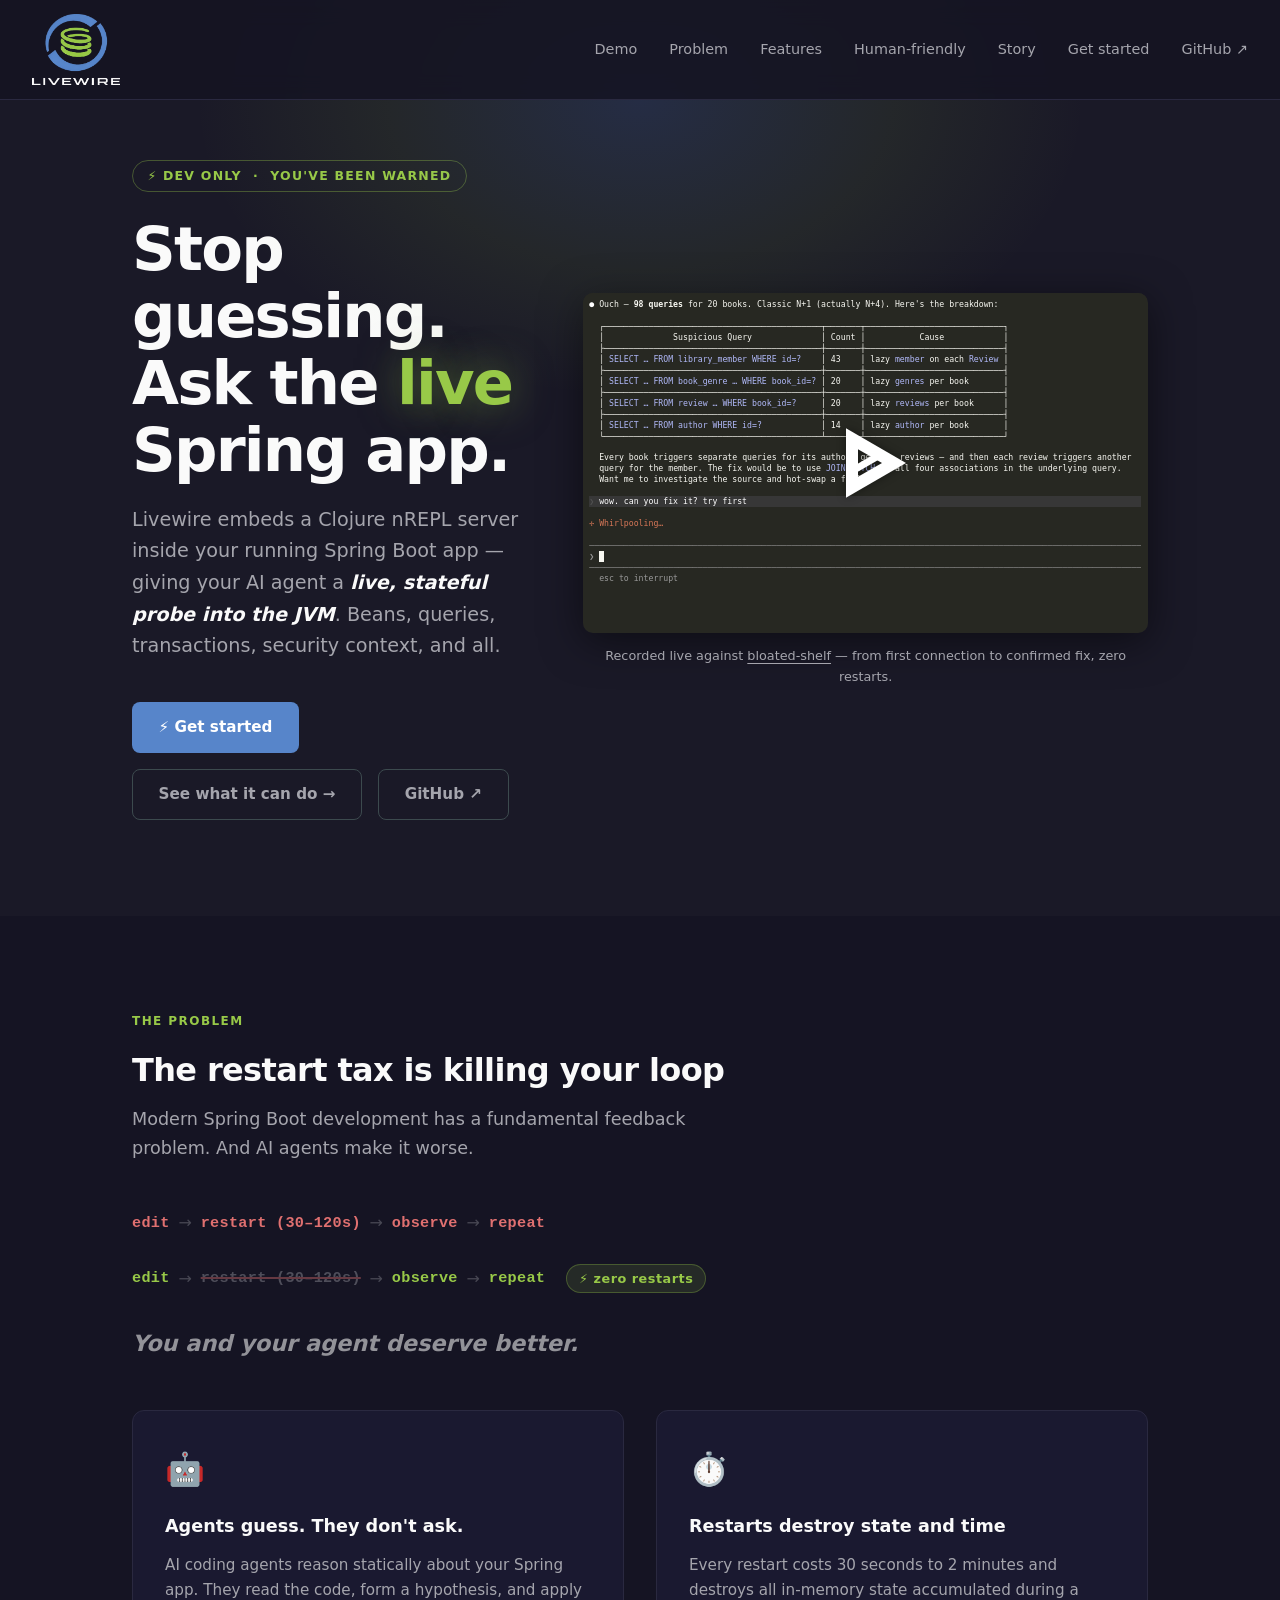
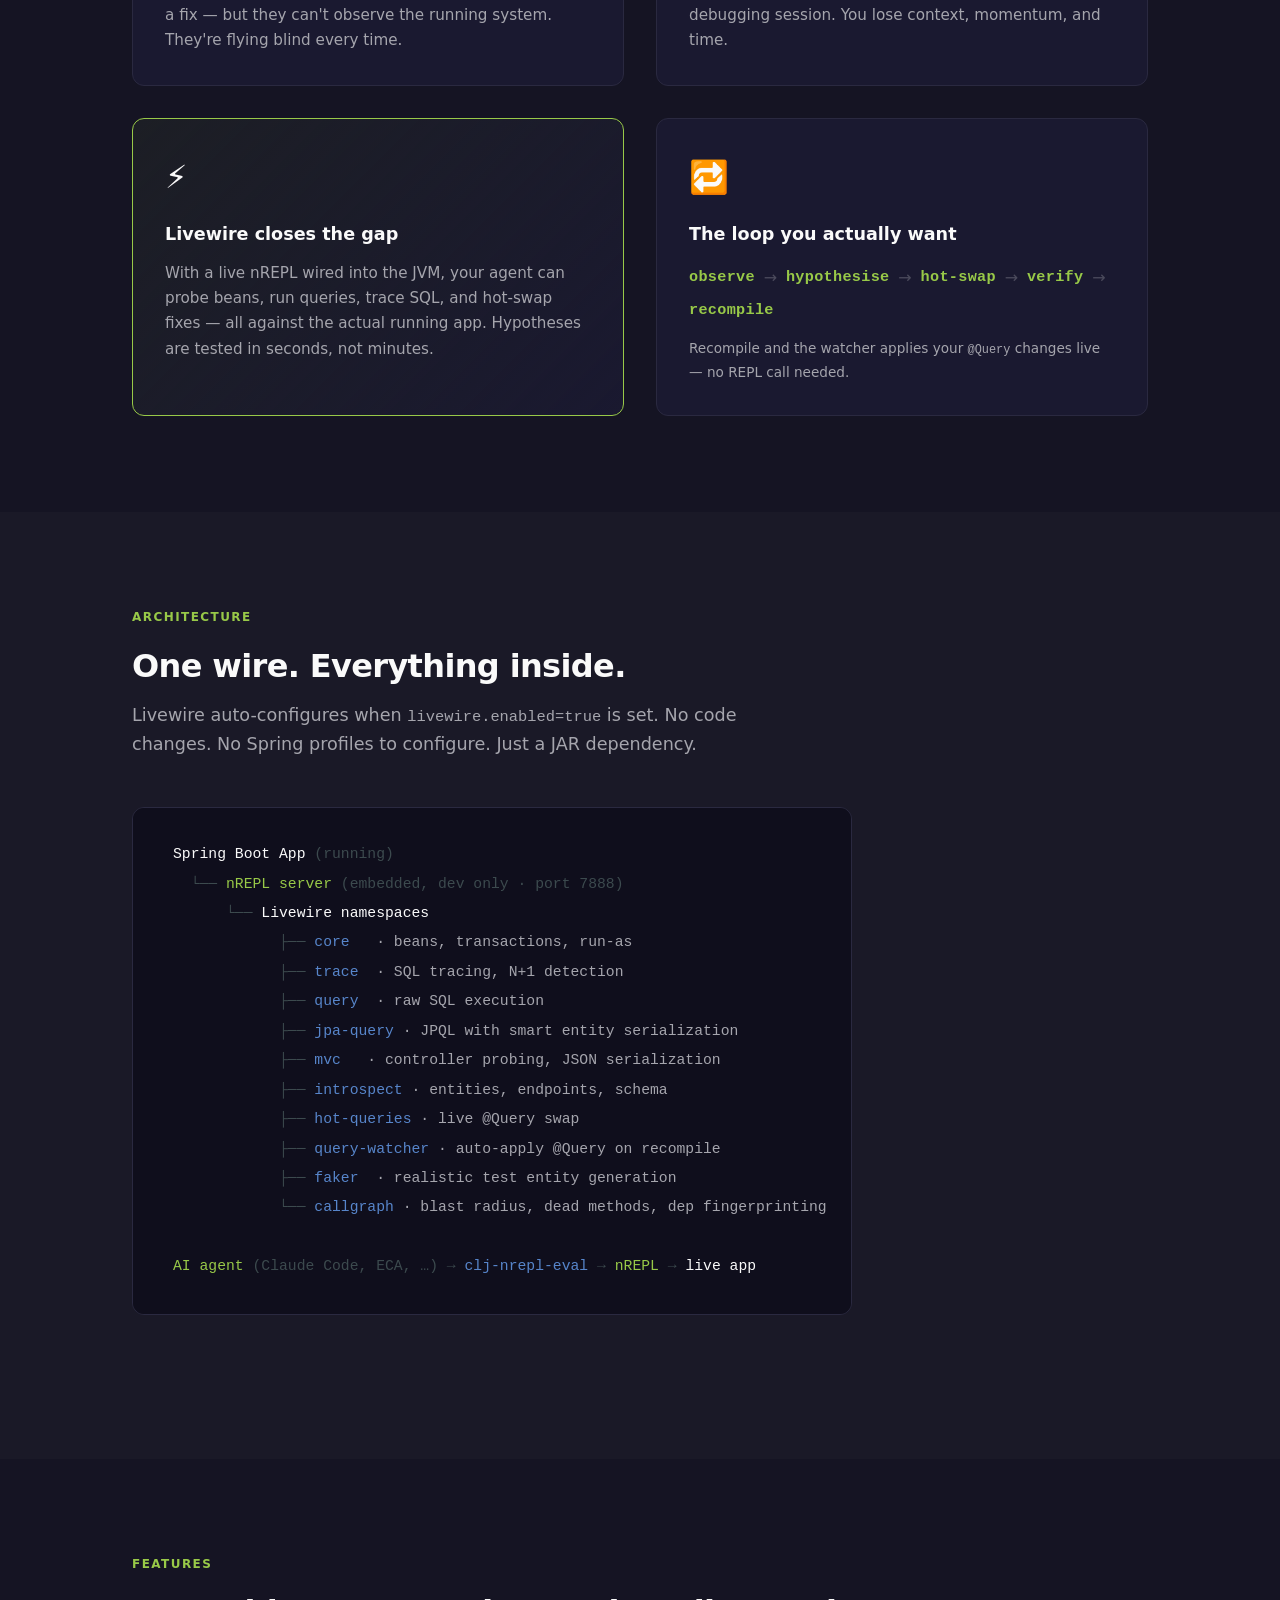
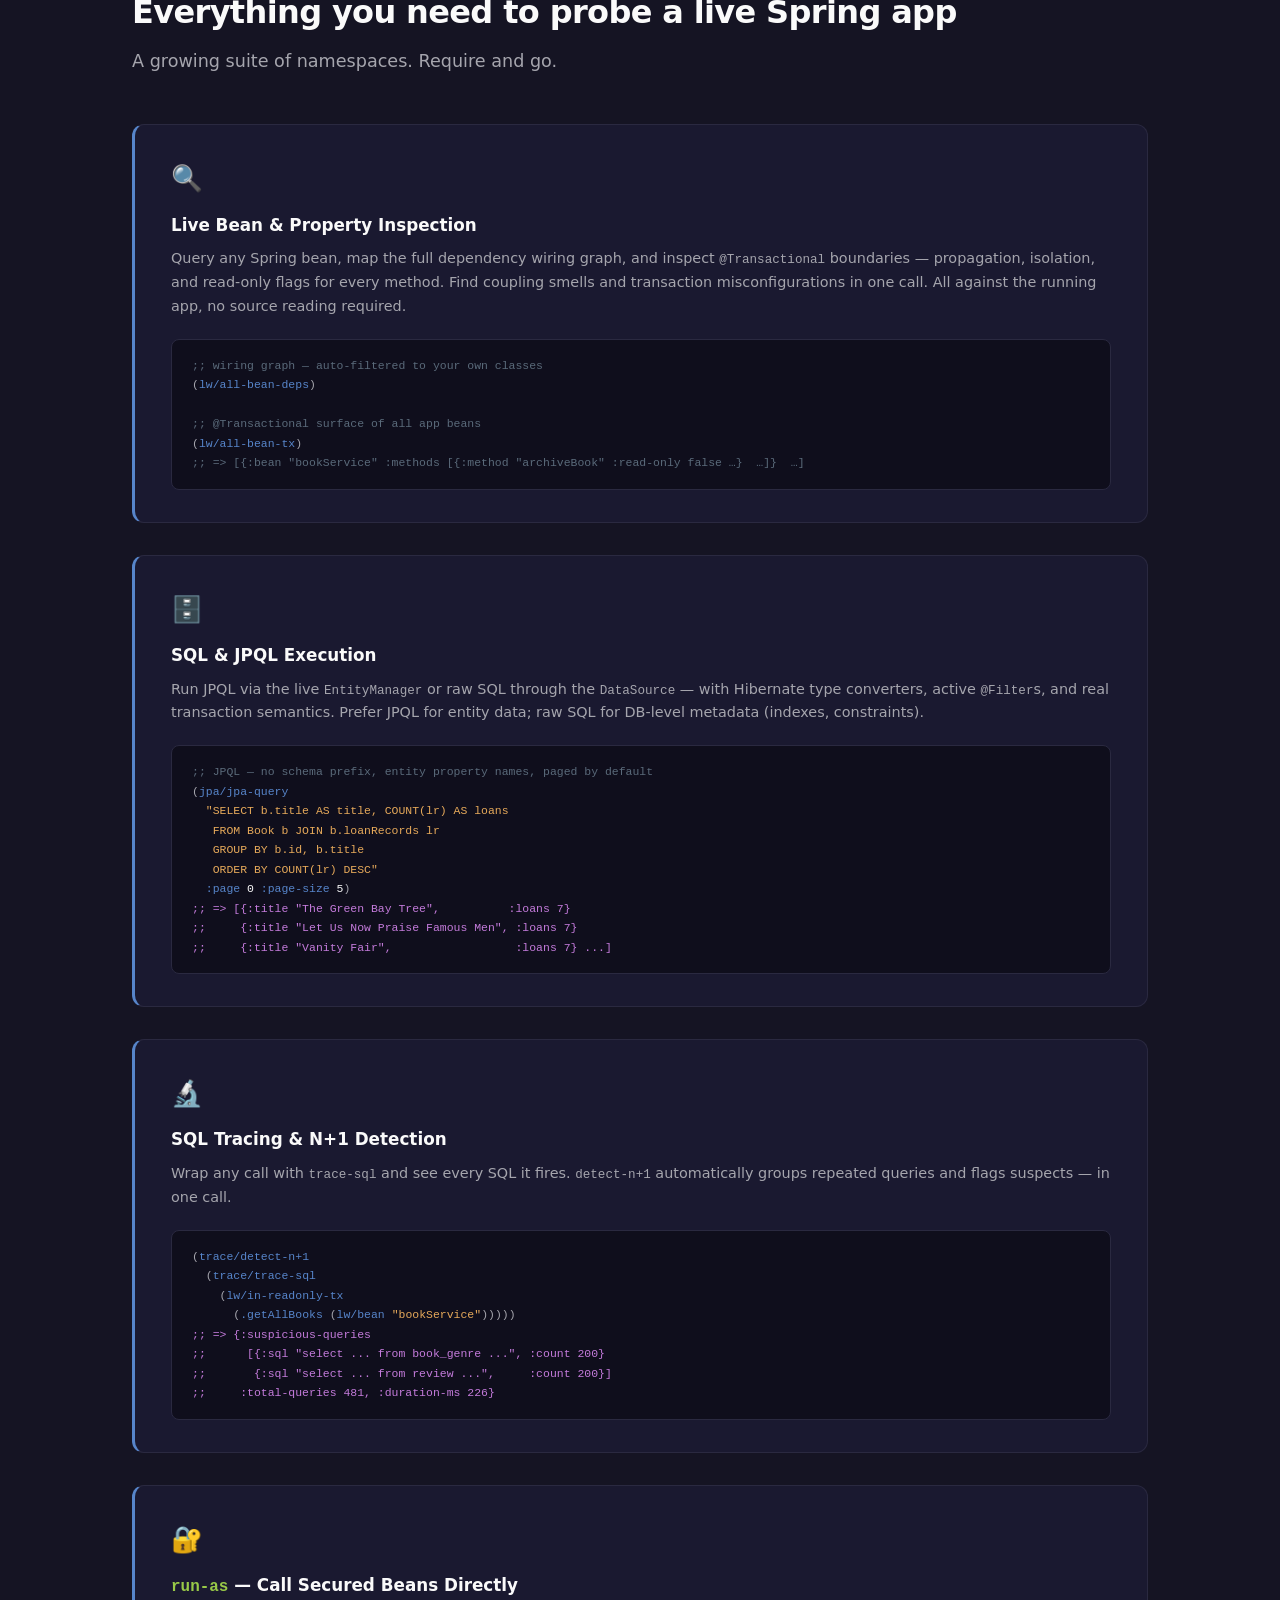
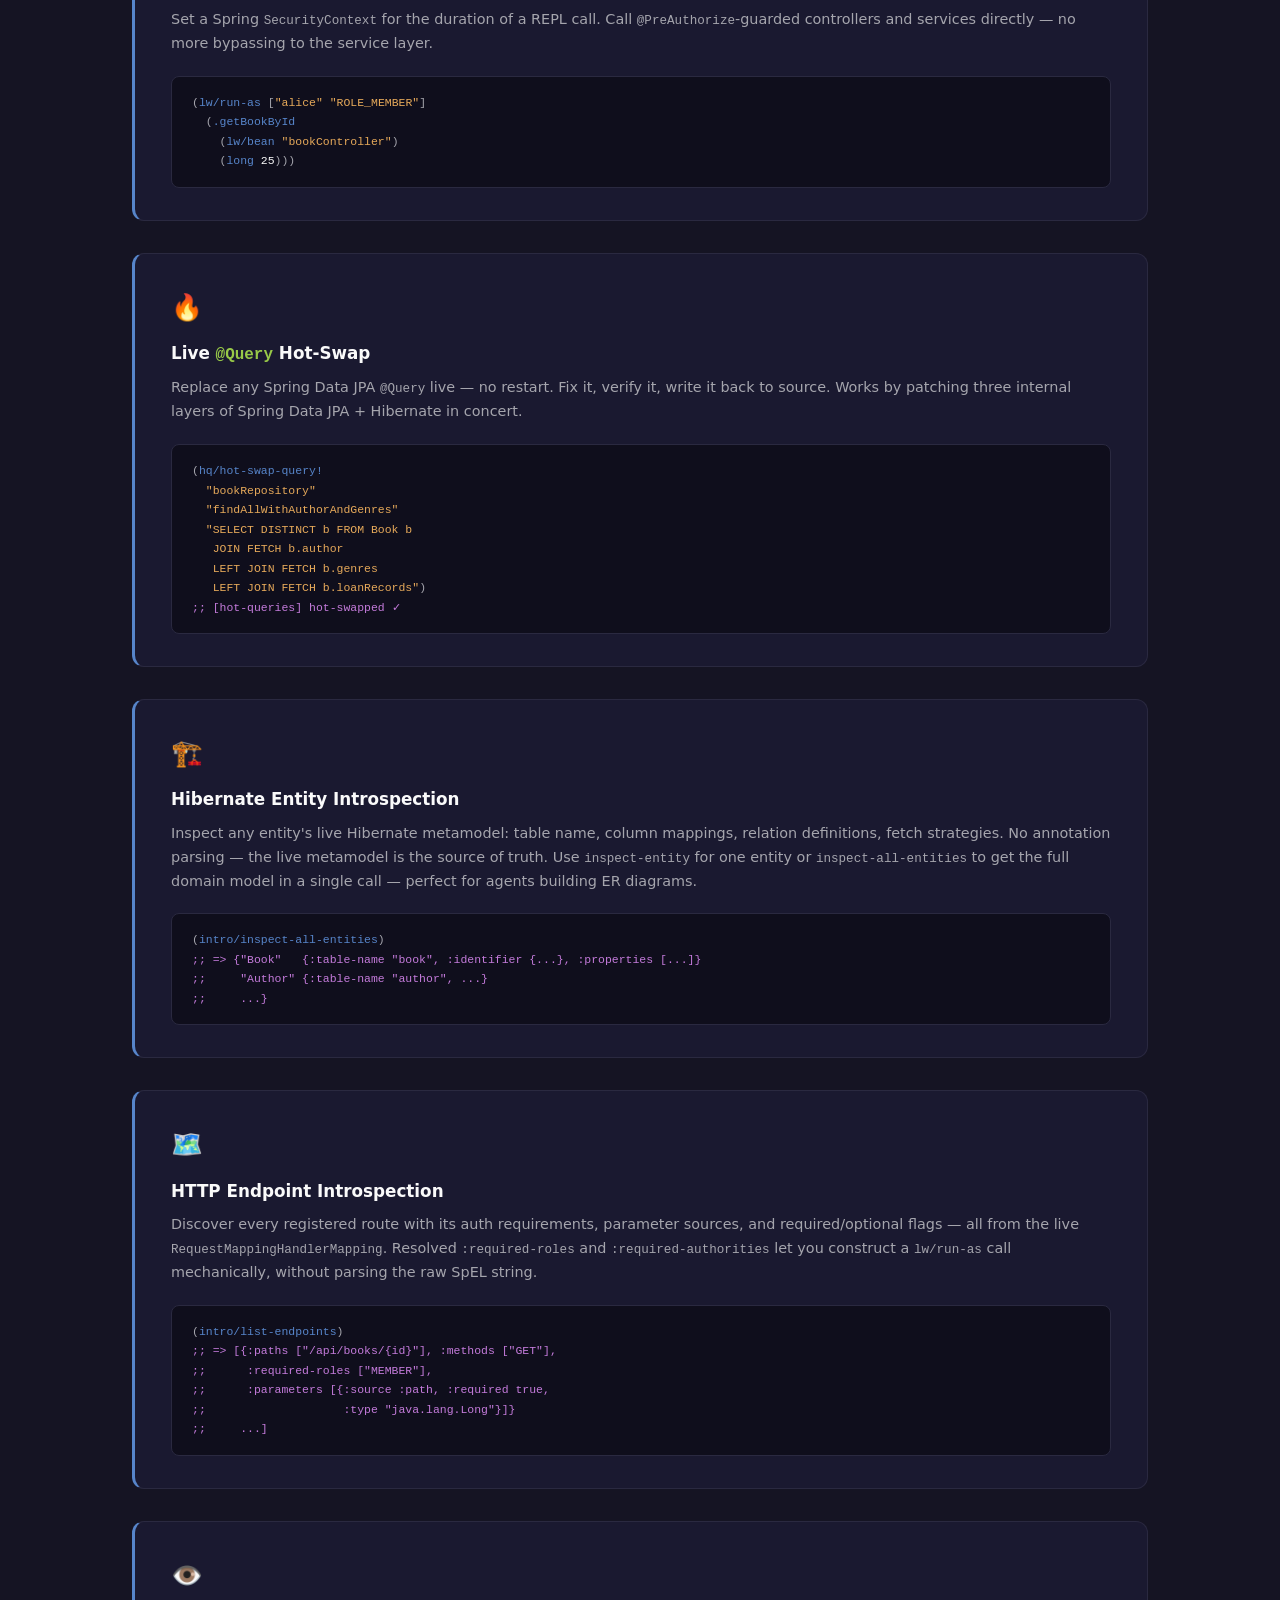
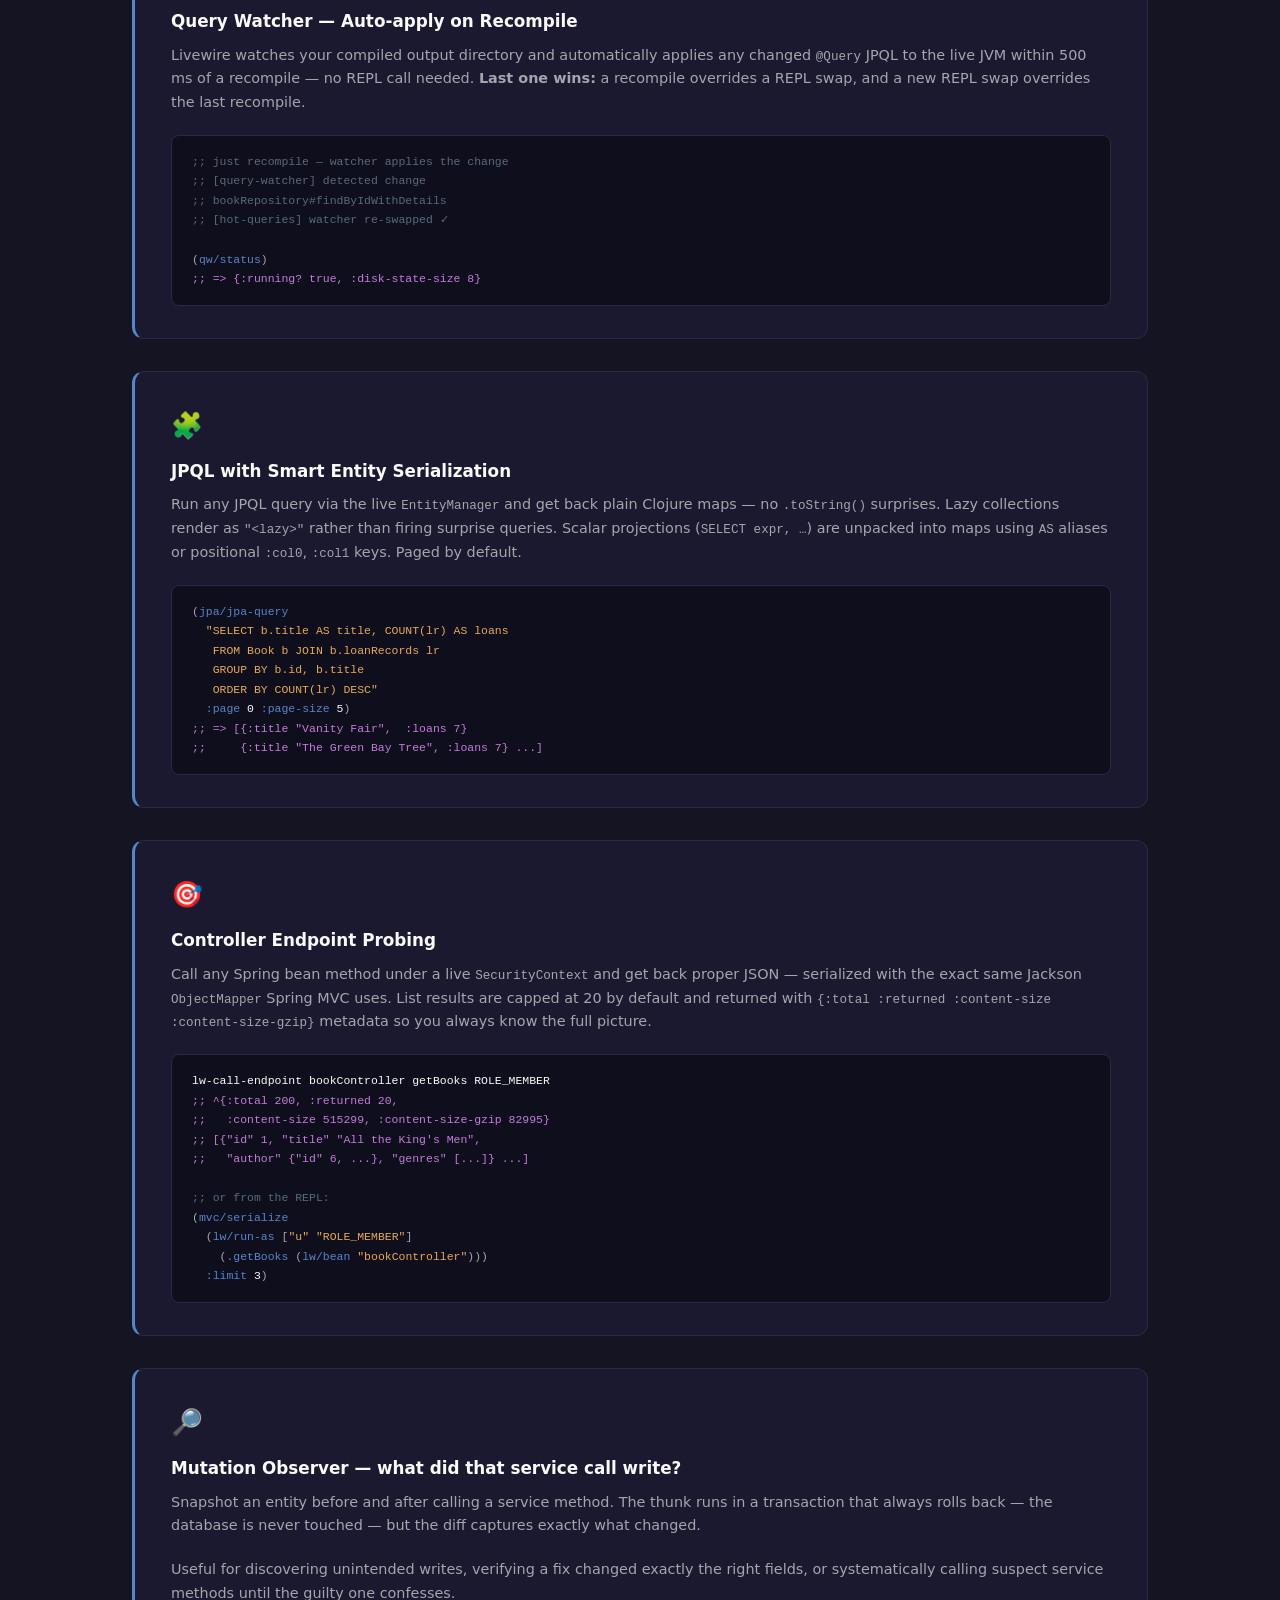
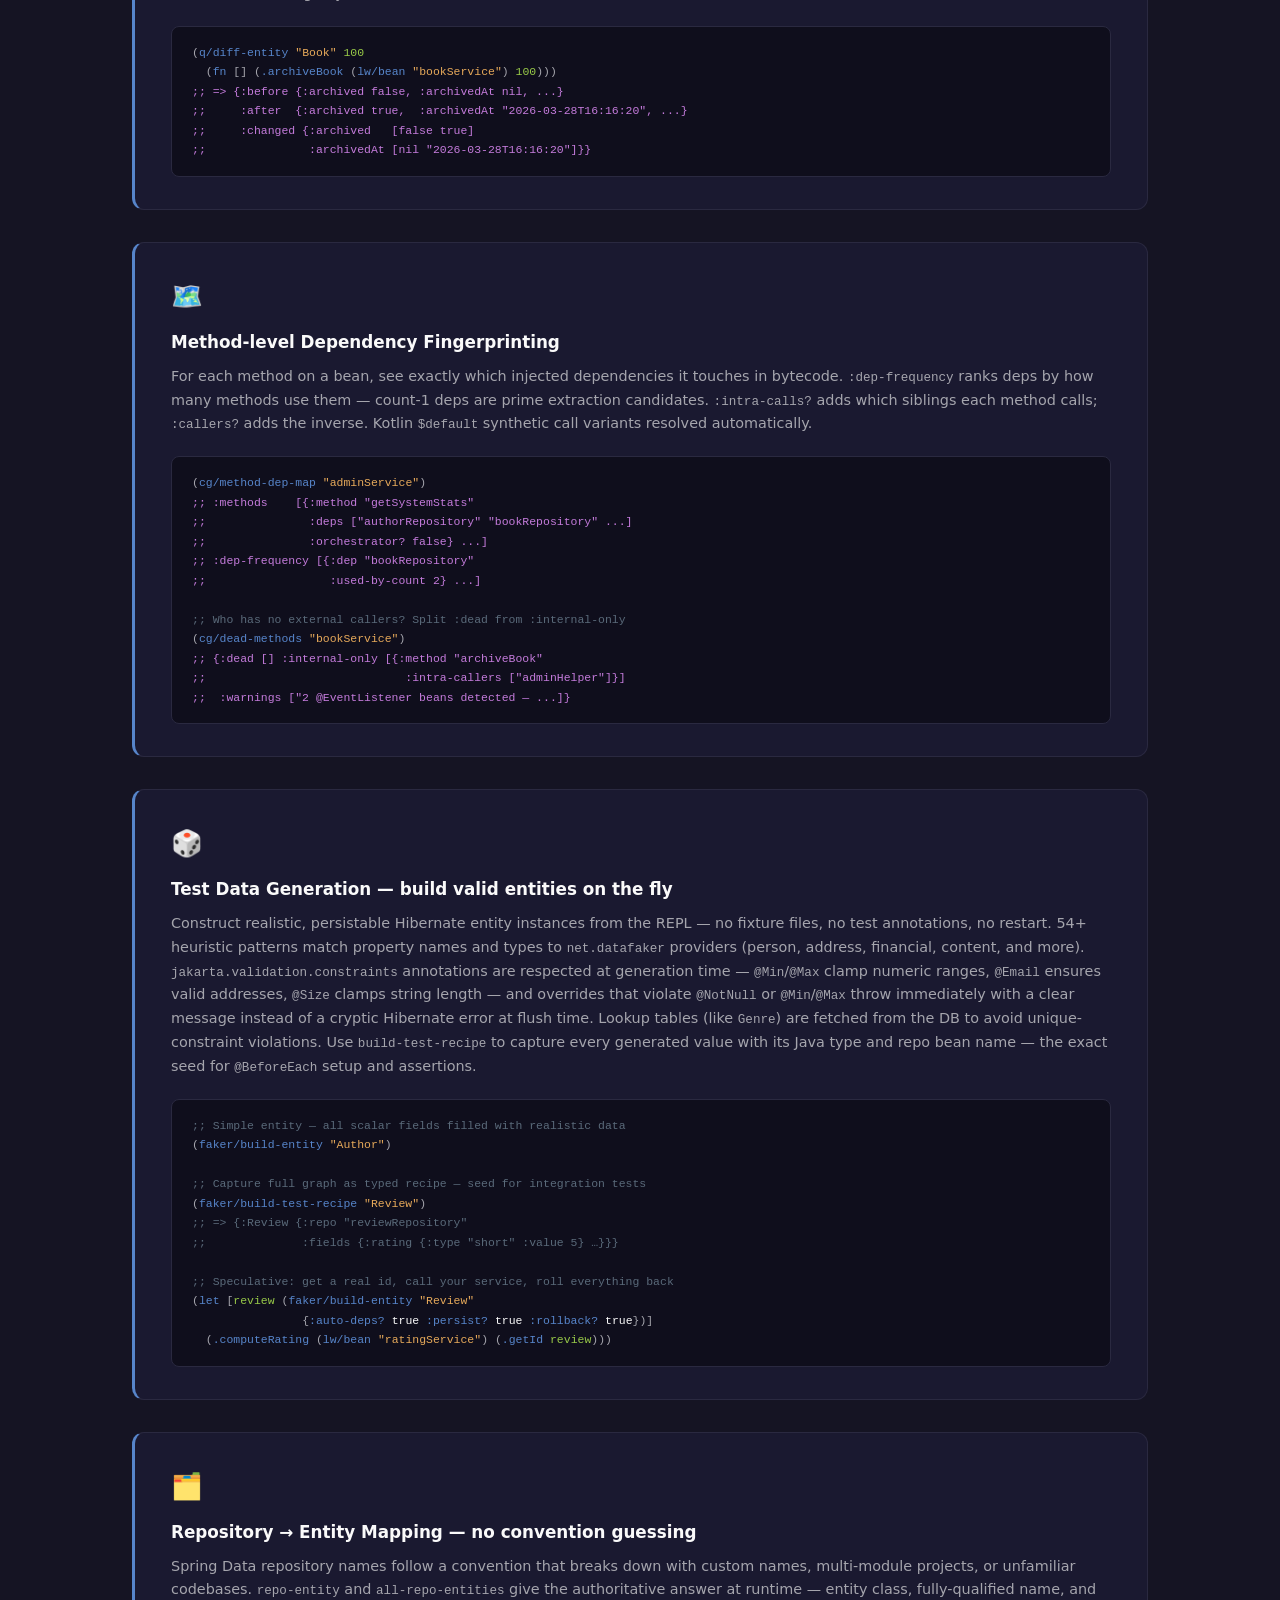
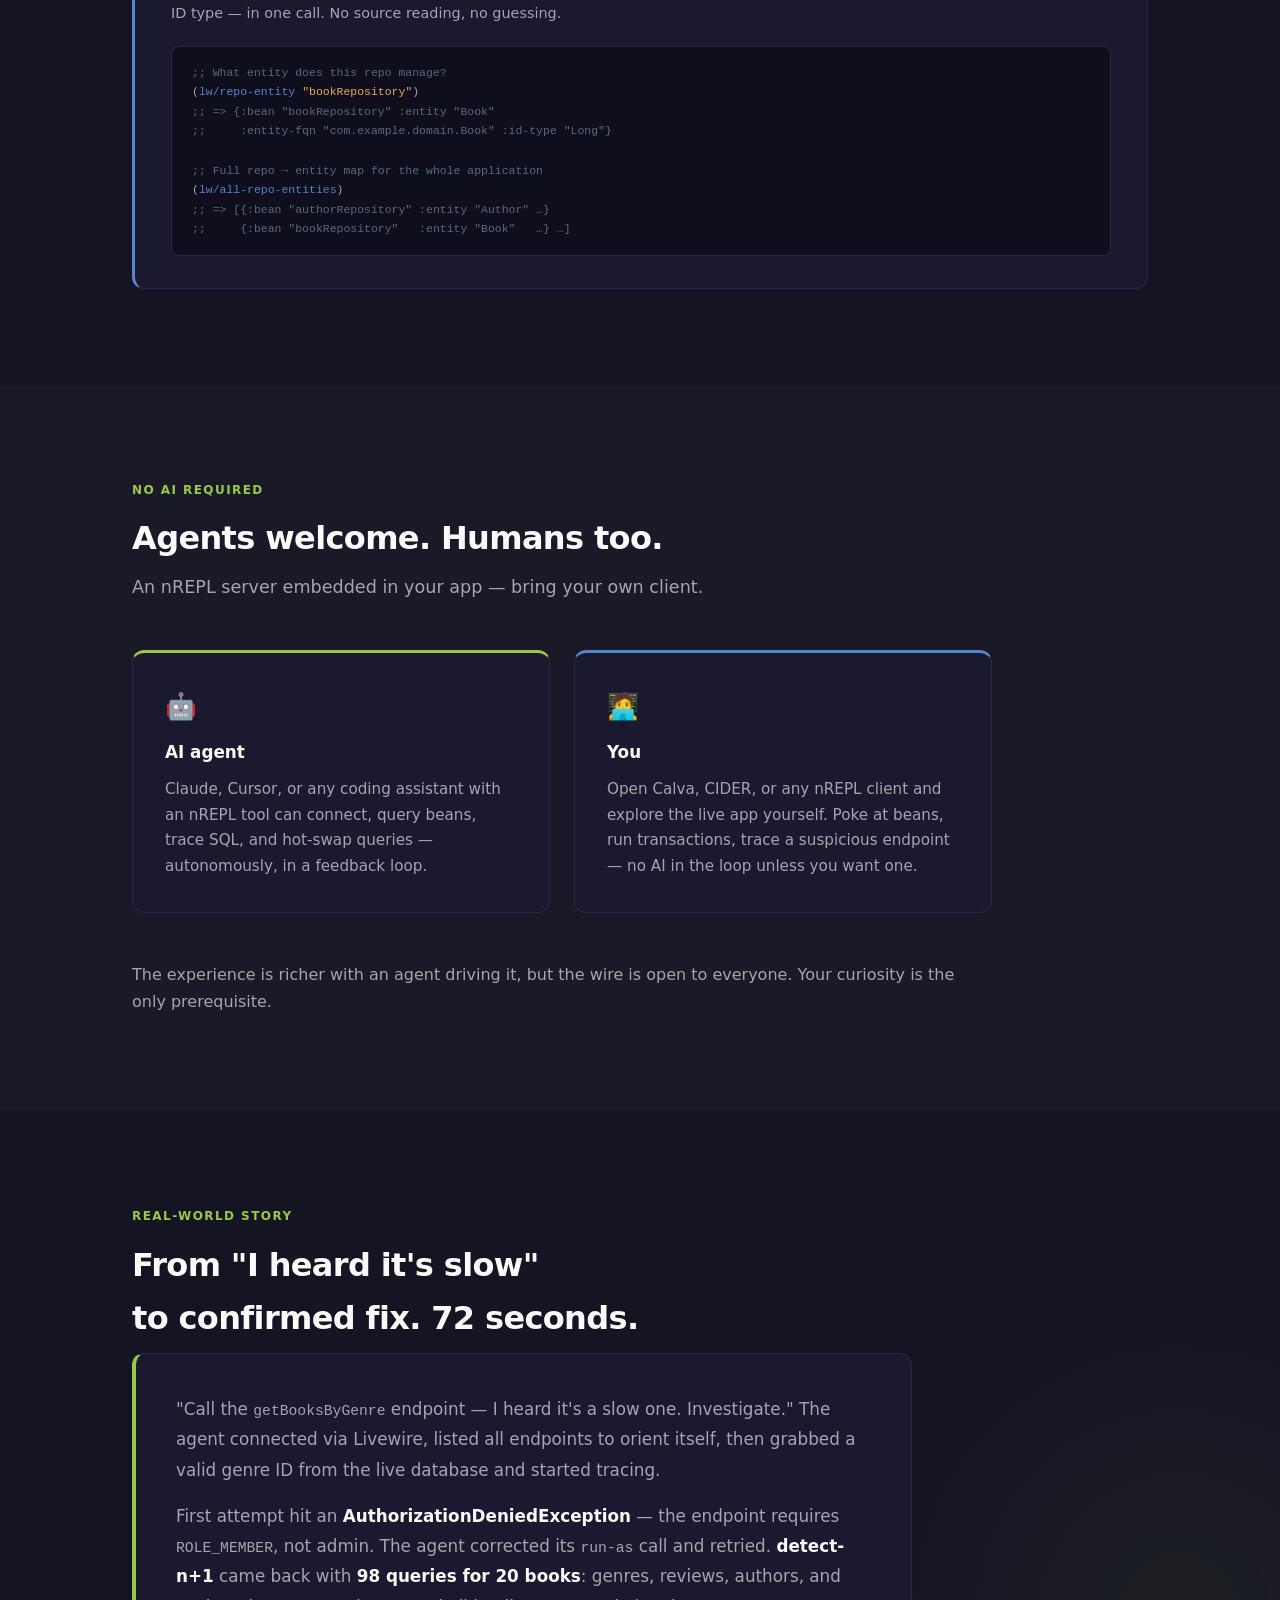
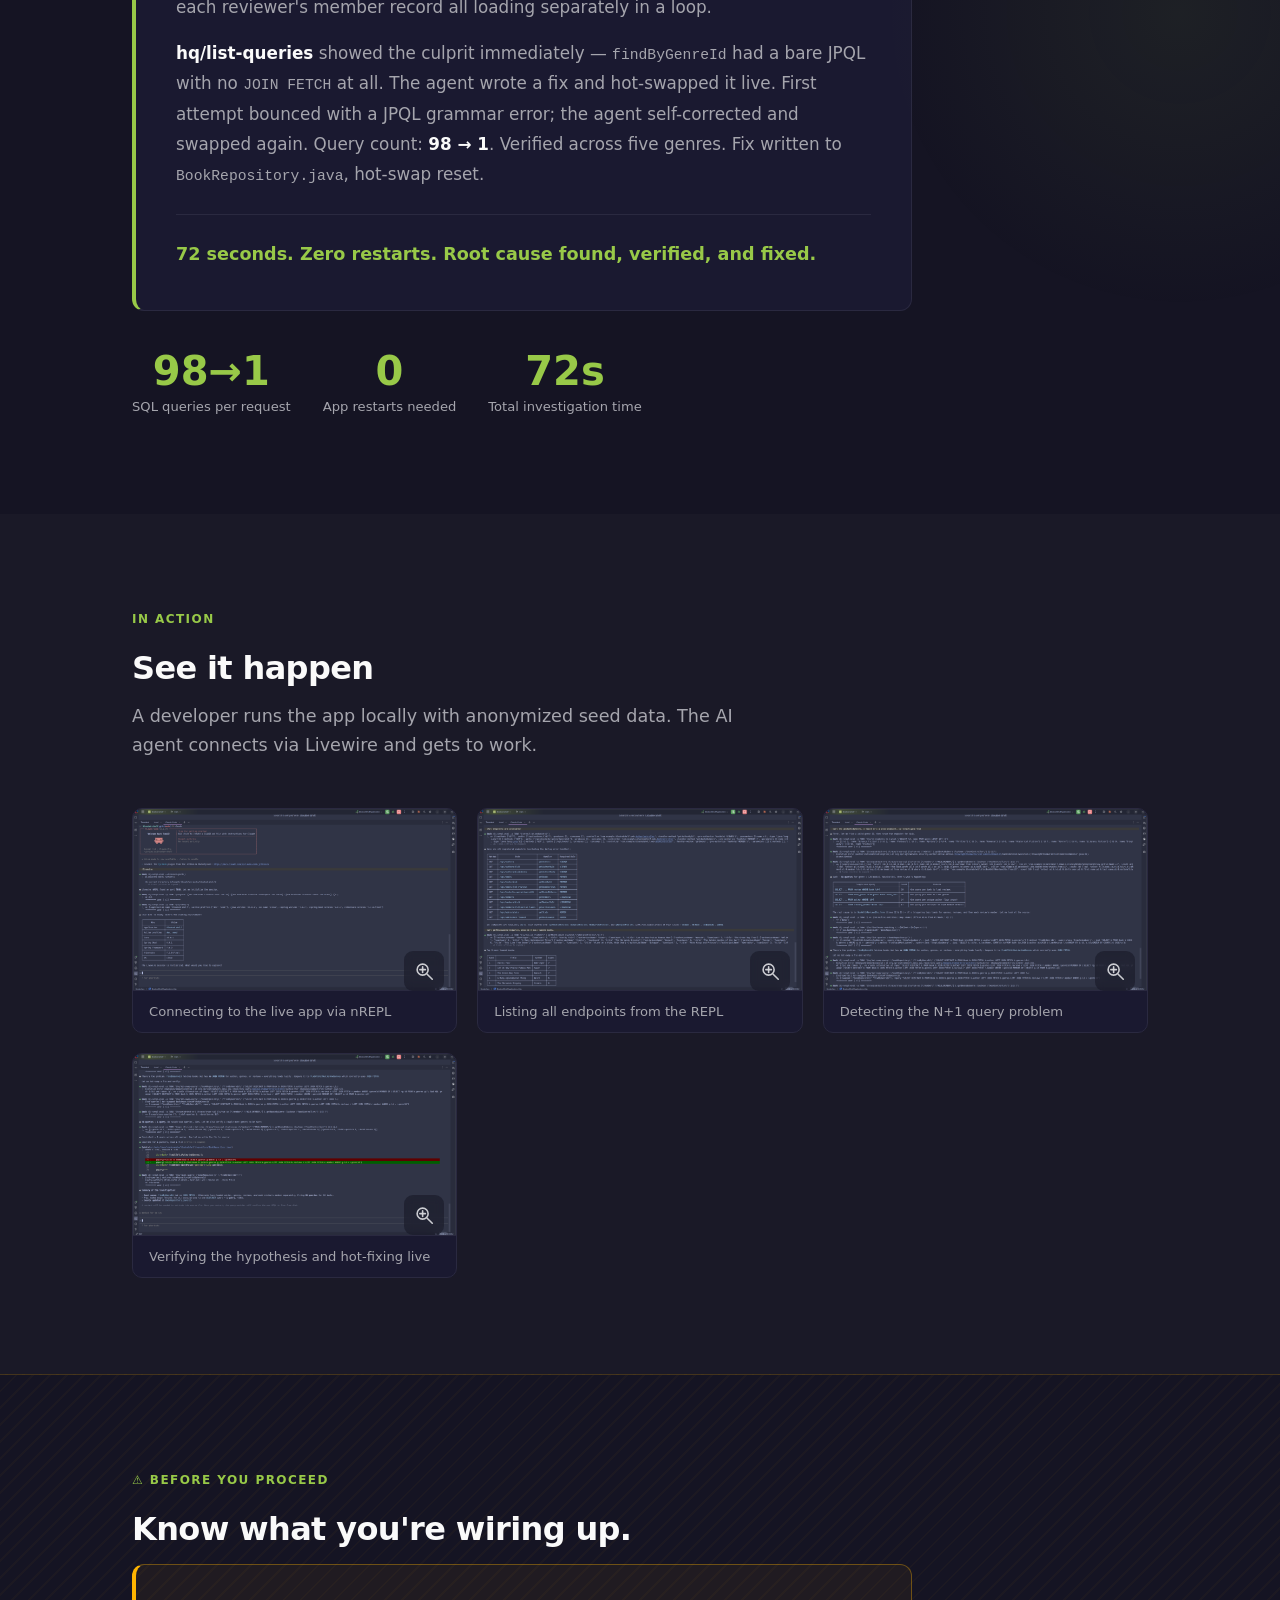
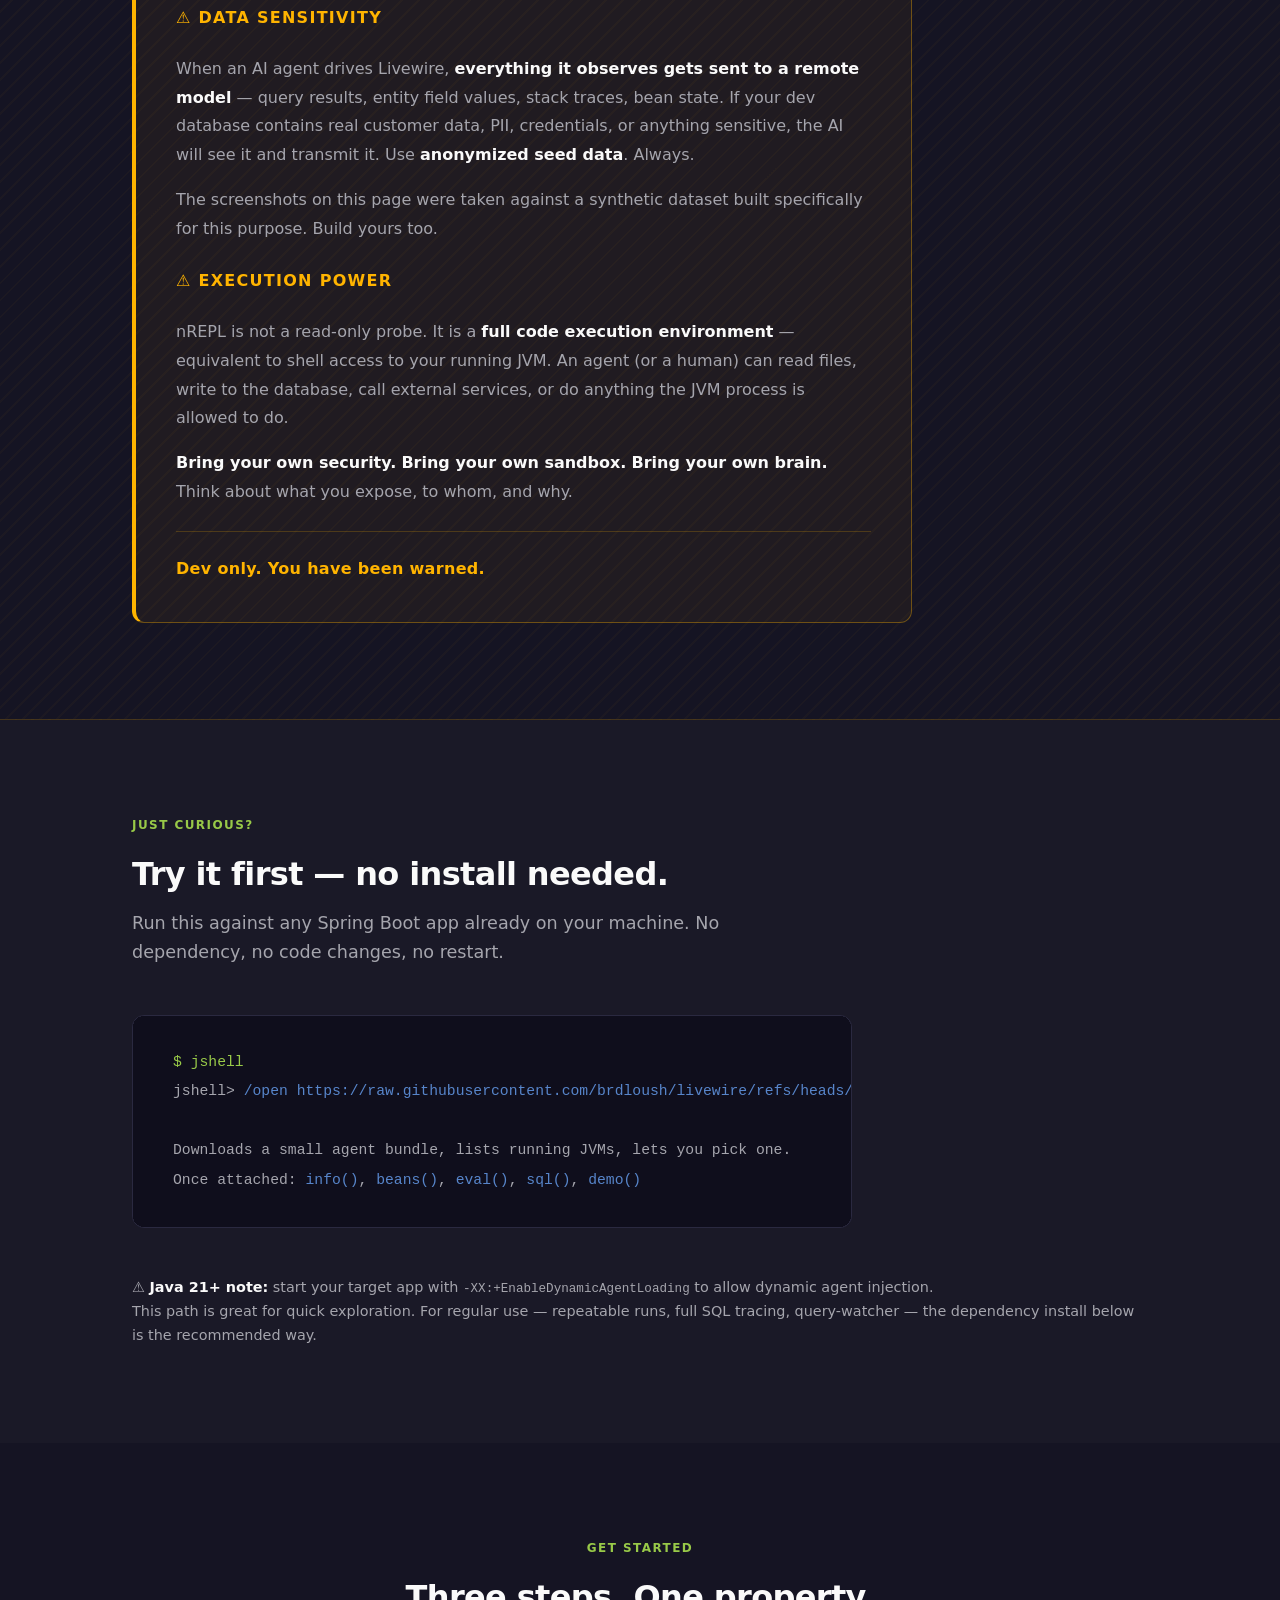
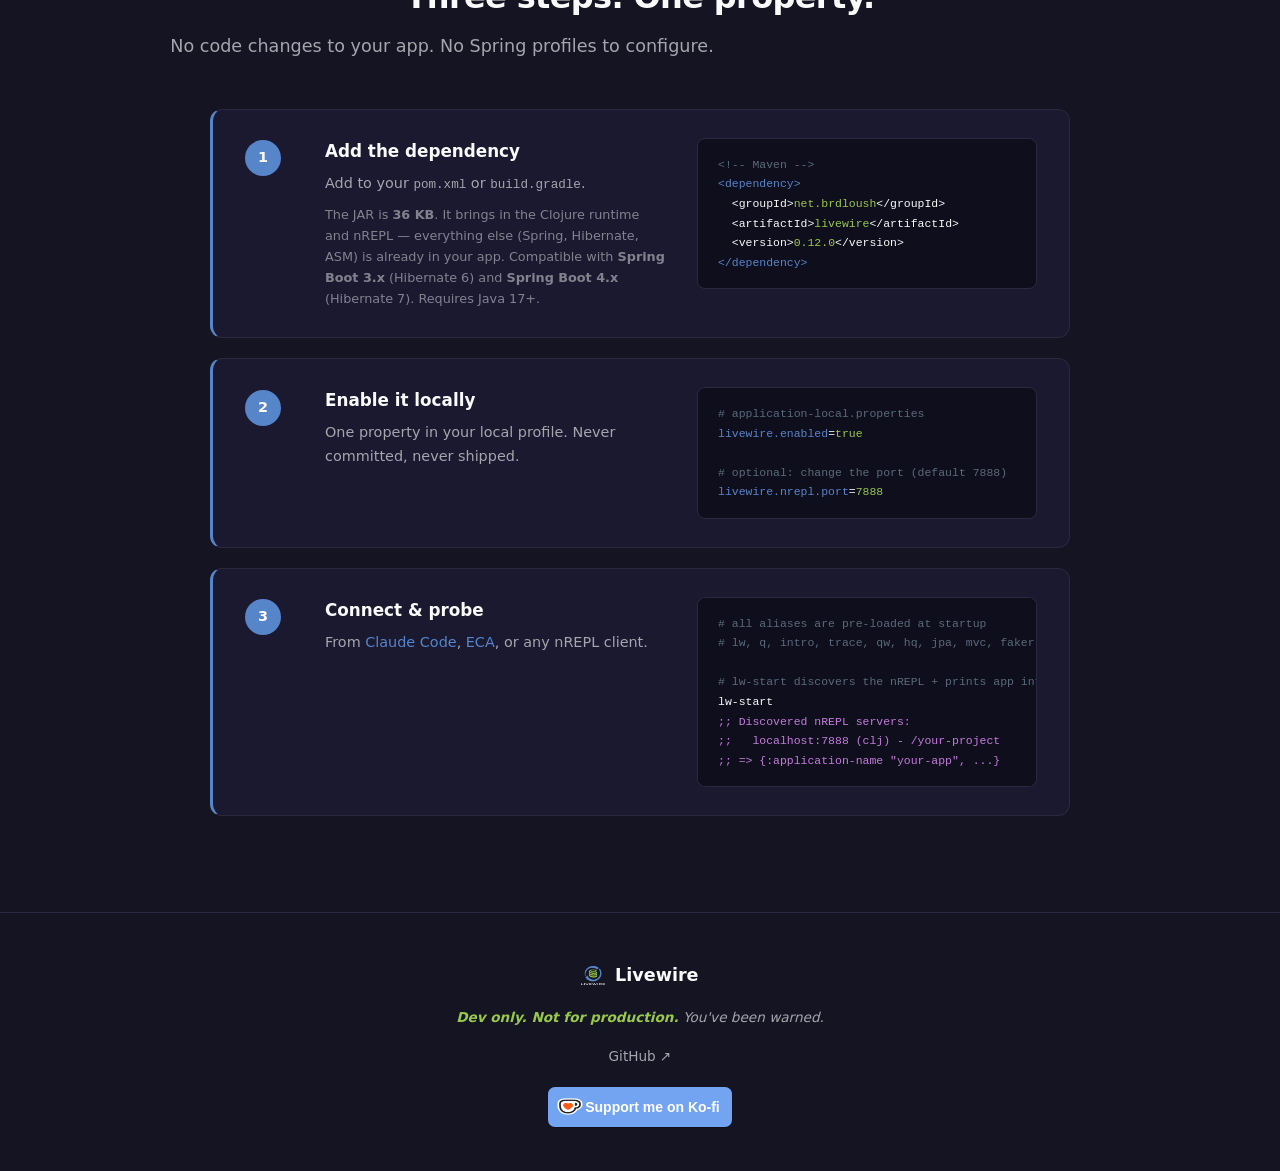
==== commit 40bac4a3: "Deploy GitHub Pages" ====
--- a/index.html
+++ b/index.html
@@ -18,11 +18,11 @@
     <span></span><span></span><span></span>
   </button>
   <ul class="nav-links" id="nav-links">
+    <li><a href="#hero">Demo</a></li>
     <li><a href="#problem">Problem</a></li>
     <li><a href="#features">Features</a></li>
     <li><a href="#human">Human-friendly</a></li>
     <li><a href="#story">Story</a></li>
-    <li><a href="#demo">Demo</a></li>
     <li><a href="getting-started.html">Get started</a></li>
     <li><a href="https://github.com/brdloush/livewire" target="_blank" rel="noopener">GitHub ↗</a></li>
   </ul>
@@ -49,7 +49,14 @@
           <a href="https://github.com/brdloush/livewire" target="_blank" rel="noopener" class="btn btn-ghost">GitHub ↗</a>
         </div>
       </div>
-      <img src="images/logo-transparent.png" alt="Livewire" class="hero-logo" />
+      <div class="hero-demo-wrap">
+        <div id="hero-demo"></div>
+        <p class="hero-demo-caption">
+          Recorded live against
+          <a href="https://github.com/brdloush/bloated-shelf" target="_blank" rel="noopener">bloated-shelf</a>
+          — from first connection to confirmed fix, zero restarts.
+        </p>
+      </div>
     </div>
   </div>
 </section>
@@ -154,7 +161,9 @@
       &nbsp;&nbsp;&nbsp;&nbsp;&nbsp;&nbsp;&nbsp;&nbsp;&nbsp;&nbsp;&nbsp;&nbsp;<span style="color:var(--border-mid)">├──</span> <span class="hl-blue">mvc</span> &nbsp;&nbsp;· controller probing, JSON serialization<br>
       &nbsp;&nbsp;&nbsp;&nbsp;&nbsp;&nbsp;&nbsp;&nbsp;&nbsp;&nbsp;&nbsp;&nbsp;<span style="color:var(--border-mid)">├──</span> <span class="hl-blue">introspect</span> · entities, endpoints, schema<br>
       &nbsp;&nbsp;&nbsp;&nbsp;&nbsp;&nbsp;&nbsp;&nbsp;&nbsp;&nbsp;&nbsp;&nbsp;<span style="color:var(--border-mid)">├──</span> <span class="hl-blue">hot-queries</span> · live @Query swap<br>
-      &nbsp;&nbsp;&nbsp;&nbsp;&nbsp;&nbsp;&nbsp;&nbsp;&nbsp;&nbsp;&nbsp;&nbsp;<span style="color:var(--border-mid)">└──</span> <span class="hl-blue">query-watcher</span> · auto-apply @Query on recompile<br>
+      &nbsp;&nbsp;&nbsp;&nbsp;&nbsp;&nbsp;&nbsp;&nbsp;&nbsp;&nbsp;&nbsp;&nbsp;<span style="color:var(--border-mid)">├──</span> <span class="hl-blue">query-watcher</span> · auto-apply @Query on recompile<br>
+      &nbsp;&nbsp;&nbsp;&nbsp;&nbsp;&nbsp;&nbsp;&nbsp;&nbsp;&nbsp;&nbsp;&nbsp;<span style="color:var(--border-mid)">├──</span> <span class="hl-blue">faker</span> &nbsp;· realistic test entity generation<br>
+      &nbsp;&nbsp;&nbsp;&nbsp;&nbsp;&nbsp;&nbsp;&nbsp;&nbsp;&nbsp;&nbsp;&nbsp;<span style="color:var(--border-mid)">└──</span> <span class="hl-blue">callgraph</span> · blast radius, dead methods, dep fingerprinting<br>
       <br>
       <span class="hl-green">AI agent</span> <span style="color:var(--border-mid)">(Claude Code, ECA, …) →</span> <span class="hl-blue">clj-nrepl-eval</span> <span style="color:var(--border-mid)">→</span> <span class="hl-green">nREPL</span> <span style="color:var(--border-mid)">→</span> <span class="hl-text">live app</span>
     </div>
@@ -166,30 +175,36 @@
   <div class="container">
     <div class="section-label">Features</div>
     <h2>Everything you need to probe a live Spring app</h2>
-    <p class="section-sub">Eight namespaces. Require and go.</p>
+    <p class="section-sub">A growing suite of namespaces. Require and go.</p>
 
     <div class="features-grid">
 
       <div class="feature-card">
         <div class="feature-icon">🔍</div>
         <h3>Live Bean &amp; Property Inspection</h3>
-        <p>Query any Spring bean, list all endpoints, inspect resolved properties and filter beans by regex — all against the running app, no source reading required.</p>
-        <div class="code-block"><pre><span class="c">;; find all repository beans</span>
-<span class="p">(</span><span class="kw">lw/find-beans-matching</span> <span class="s">".*Repository.*"</span><span class="p">)</span>
-
-<span class="c">;; check what the app name resolves to</span>
-<span class="p">(</span><span class="kw">lw/props-matching</span> <span class="s">"spring\\.application\\.name"</span><span class="p">)</span></pre></div>
+        <p>Query any Spring bean, map the full dependency wiring graph, and inspect <code>@Transactional</code> boundaries — propagation, isolation, and read-only flags for every method. Find coupling smells and transaction misconfigurations in one call. All against the running app, no source reading required.</p>
+        <div class="code-block"><pre><span class="c">;; wiring graph — auto-filtered to your own classes</span>
+<span class="p">(</span><span class="kw">lw/all-bean-deps</span><span class="p">)</span>
+
+<span class="c">;; @Transactional surface of all app beans</span>
+<span class="p">(</span><span class="kw">lw/all-bean-tx</span><span class="p">)</span>
+<span class="c">;; =&gt; [{:bean "bookService" :methods [{:method "archiveBook" :read-only false …}  …]}  …]</span></pre></div>
       </div>
 
       <div class="feature-card">
         <div class="feature-icon">🗄️</div>
         <h3>SQL &amp; JPQL Execution</h3>
-        <p>Run raw SQL or JPQL directly through the live <code>DataSource</code> / <code>EntityManager</code> — with Hibernate type converters, active <code>@Filter</code>s, and real transaction semantics.</p>
-        <div class="code-block"><pre><span class="p">(</span><span class="kw">lw/in-readonly-tx</span>
-  <span class="p">(</span><span class="kw">q/sql</span> <span class="s">"SELECT id, title
-         FROM book
-         ORDER BY id DESC
-         LIMIT 20"</span><span class="p">))</span></pre></div>
+        <p>Run JPQL via the live <code>EntityManager</code> or raw SQL through the <code>DataSource</code> — with Hibernate type converters, active <code>@Filter</code>s, and real transaction semantics. Prefer JPQL for entity data; raw SQL for DB-level metadata (indexes, constraints).</p>
+        <div class="code-block"><pre><span class="c">;; JPQL — no schema prefix, entity property names, paged by default</span>
+<span class="p">(</span><span class="kw">jpa/jpa-query</span>
+  <span class="s">"SELECT b.title AS title, COUNT(lr) AS loans
+   FROM Book b JOIN b.loanRecords lr
+   GROUP BY b.id, b.title
+   ORDER BY COUNT(lr) DESC"</span>
+  <span class="kw">:page</span> 0 <span class="kw">:page-size</span> 5<span class="p">)</span>
+<span class="r">;; => [{:title "The Green Bay Tree",          :loans 7}
+;;     {:title "Let Us Now Praise Famous Men", :loans 7}
+;;     {:title "Vanity Fair",                  :loans 7} ...]</span></pre></div>
       </div>
 
       <div class="feature-card">
@@ -233,12 +248,23 @@
       <div class="feature-card">
         <div class="feature-icon">🏗️</div>
         <h3>Hibernate Entity Introspection</h3>
-        <p>Inspect any entity's live Hibernate metamodel: table name, column mappings, relation definitions, fetch strategies. No annotation parsing — the live metamodel is the source of truth.</p>
-        <div class="code-block"><pre><span class="p">(</span><span class="kw">intro/inspect-entity</span> <span class="s">"Book"</span><span class="p">)</span>
-<span class="r">;; => {:table-name "book",
-;;     :identifier {:name "id", ...},
-;;     :properties [{:name "loanRecords",
-;;                   :fetch "SELECT", ...}]}</span></pre></div>
+        <p>Inspect any entity's live Hibernate metamodel: table name, column mappings, relation definitions, fetch strategies. No annotation parsing — the live metamodel is the source of truth. Use <code>inspect-entity</code> for one entity or <code>inspect-all-entities</code> to get the full domain model in a single call — perfect for agents building ER diagrams.</p>
+        <div class="code-block"><pre><span class="p">(</span><span class="kw">intro/inspect-all-entities</span><span class="p">)</span>
+<span class="r">;; => {"Book"   {:table-name "book", :identifier {...}, :properties [...]}
+;;     "Author" {:table-name "author", ...}
+;;     ...}</span></pre></div>
+      </div>
+
+      <div class="feature-card">
+        <div class="feature-icon">🗺️</div>
+        <h3>HTTP Endpoint Introspection</h3>
+        <p>Discover every registered route with its auth requirements, parameter sources, and required/optional flags — all from the live <code>RequestMappingHandlerMapping</code>. Resolved <code>:required-roles</code> and <code>:required-authorities</code> let you construct a <code>lw/run-as</code> call mechanically, without parsing the raw SpEL string.</p>
+        <div class="code-block"><pre><span class="p">(</span><span class="kw">intro/list-endpoints</span><span class="p">)</span>
+<span class="r">;; => [{:paths ["/api/books/{id}"], :methods ["GET"],
+;;      :required-roles ["MEMBER"],
+;;      :parameters [{:source :path, :required true,
+;;                    :type "java.lang.Long"}]}
+;;     ...]</span></pre></div>
       </div>
 
       <div class="feature-card">
@@ -283,6 +309,70 @@
   <span class="p">(</span><span class="kw">lw/run-as</span> <span class="p">[</span><span class="s">"u"</span> <span class="s">"ROLE_MEMBER"</span><span class="p">]</span>
     <span class="p">(</span><span class="kw">.getBooks</span> <span class="p">(</span><span class="kw">lw/bean</span> <span class="s">"bookController"</span><span class="p">)))</span>
   <span class="kw">:limit</span> 3<span class="p">)</span></pre></div>
+      </div>
+
+      <div class="feature-card">
+        <div class="feature-icon">🔎</div>
+        <h3>Mutation Observer — what did that service call write?</h3>
+        <p>Snapshot an entity before and after calling a service method. The thunk runs in a transaction that always rolls back — the database is never touched — but the diff captures exactly what changed.</p>
+        <p>Useful for discovering unintended writes, verifying a fix changed exactly the right fields, or systematically calling suspect service methods until the guilty one confesses.</p>
+        <div class="code-block"><pre><span class="p">(</span><span class="kw">q/diff-entity</span> <span class="s">"Book"</span> <span class="n">100</span>
+  <span class="p">(</span><span class="kw">fn</span> <span class="p">[]</span> <span class="p">(</span><span class="kw">.archiveBook</span> <span class="p">(</span><span class="kw">lw/bean</span> <span class="s">"bookService"</span><span class="p">)</span> <span class="n">100</span><span class="p">)))</span>
+<span class="r">;; => {:before {:archived false, :archivedAt nil, ...}
+;;     :after  {:archived true,  :archivedAt "2026-03-28T16:16:20", ...}
+;;     :changed {:archived   [false true]
+;;               :archivedAt [nil "2026-03-28T16:16:20"]}}</span></pre></div>
+      </div>
+
+      <div class="feature-card">
+        <div class="feature-icon">🗺️</div>
+        <h3>Method-level Dependency Fingerprinting</h3>
+        <p>For each method on a bean, see exactly which injected dependencies it touches in bytecode. <code>:dep-frequency</code> ranks deps by how many methods use them — count-1 deps are prime extraction candidates. <code>:intra-calls?</code> adds which siblings each method calls; <code>:callers?</code> adds the inverse. Kotlin <code>$default</code> synthetic call variants resolved automatically.</p>
+        <div class="code-block"><pre><span class="p">(</span><span class="kw">cg/method-dep-map</span> <span class="s">"adminService"</span><span class="p">)</span>
+<span class="r">;; :methods    [{:method "getSystemStats"
+;;               :deps ["authorRepository" "bookRepository" ...]
+;;               :orchestrator? false} ...]
+;; :dep-frequency [{:dep "bookRepository"
+;;                  :used-by-count 2} ...]</span>
+
+<span class="c">;; Who has no external callers? Split :dead from :internal-only</span>
+<span class="p">(</span><span class="kw">cg/dead-methods</span> <span class="s">"bookService"</span><span class="p">)</span>
+<span class="r">;; {:dead [] :internal-only [{:method "archiveBook"
+;;                             :intra-callers ["adminHelper"]}]
+;;  :warnings ["2 @EventListener beans detected — ...]}</span></pre></div>
+      </div>
+
+      <div class="feature-card">
+        <div class="feature-icon">🎲</div>
+        <h3>Test Data Generation — build valid entities on the fly</h3>
+        <p>Construct realistic, persistable Hibernate entity instances from the REPL — no fixture files, no test annotations, no restart. 54+ heuristic patterns match property names and types to <code>net.datafaker</code> providers (person, address, financial, content, and more). <code>jakarta.validation.constraints</code> annotations are respected at generation time — <code>@Min</code>/<code>@Max</code> clamp numeric ranges, <code>@Email</code> ensures valid addresses, <code>@Size</code> clamps string length — and overrides that violate <code>@NotNull</code> or <code>@Min</code>/<code>@Max</code> throw immediately with a clear message instead of a cryptic Hibernate error at flush time. Lookup tables (like <code>Genre</code>) are fetched from the DB to avoid unique-constraint violations. Use <code>build-test-recipe</code> to capture every generated value with its Java type and repo bean name — the exact seed for <code>@BeforeEach</code> setup and assertions.</p>
+        <div class="code-block"><pre><span class="c">;; Simple entity — all scalar fields filled with realistic data</span>
+<span class="p">(</span><span class="kw">faker/build-entity</span> <span class="s">"Author"</span><span class="p">)</span>
+
+<span class="c">;; Capture full graph as typed recipe — seed for integration tests</span>
+<span class="p">(</span><span class="kw">faker/build-test-recipe</span> <span class="s">"Review"</span><span class="p">)</span>
+<span class="c">;; =&gt; {:Review {:repo "reviewRepository"</span>
+<span class="c">;;              :fields {:rating {:type "short" :value 5} …}}}</span>
+
+<span class="c">;; Speculative: get a real id, call your service, roll everything back</span>
+<span class="p">(</span><span class="kw">let</span> <span class="p">[</span><span class="n">review</span> <span class="p">(</span><span class="kw">faker/build-entity</span> <span class="s">"Review"</span>
+                <span class="p">{</span><span class="kw">:auto-deps?</span> <span class="hl-blue">true</span> <span class="kw">:persist?</span> <span class="hl-blue">true</span> <span class="kw">:rollback?</span> <span class="hl-blue">true</span><span class="p">})]</span>
+  <span class="p">(</span><span class="kw">.computeRating</span> <span class="p">(</span><span class="kw">lw/bean</span> <span class="s">"ratingService"</span><span class="p">)</span> <span class="p">(</span><span class="kw">.getId</span> <span class="n">review</span><span class="p">)))</span></pre></div>
+      </div>
+
+      <div class="feature-card">
+        <div class="feature-icon">🗂️</div>
+        <h3>Repository → Entity Mapping — no convention guessing</h3>
+        <p>Spring Data repository names follow a convention that breaks down with custom names, multi-module projects, or unfamiliar codebases. <code>repo-entity</code> and <code>all-repo-entities</code> give the authoritative answer at runtime — entity class, fully-qualified name, and ID type — in one call. No source reading, no guessing.</p>
+        <div class="code-block"><pre><span class="c">;; What entity does this repo manage?</span>
+<span class="p">(</span><span class="kw">lw/repo-entity</span> <span class="s">"bookRepository"</span><span class="p">)</span>
+<span class="c">;; =&gt; {:bean "bookRepository" :entity "Book"</span>
+<span class="c">;;     :entity-fqn "com.example.domain.Book" :id-type "Long"}</span>
+
+<span class="c">;; Full repo → entity map for the whole application</span>
+<span class="p">(</span><span class="kw">lw/all-repo-entities</span><span class="p">)</span>
+<span class="c">;; =&gt; [{:bean "authorRepository" :entity "Author" …}</span>
+<span class="c">;;     {:bean "bookRepository"   :entity "Book"   …} …]</span></pre></div>
       </div>
 
     </div>
@@ -360,19 +450,7 @@
   </div>
 </section>
 
-<!-- ── Demo screencast ───────────────────────────────────────────────── -->
-<section id="demo">
-  <div class="container">
-    <div class="section-label">Live demo</div>
-    <h2>Watch the loop in action</h2>
-    <p class="section-sub">
-      The same investigation described in the story above — recorded live against the
-      <a href="https://github.com/brdloush/bloated-shelf" target="_blank" rel="noopener">bloated-shelf</a>
-      demo app. From first connection to confirmed fix, no restarts.
-    </p>
-    <div id="livewire-demo" style="max-width: 900px; margin: 2.5rem auto 0; border-radius: 10px; overflow: hidden; box-shadow: 0 8px 40px rgba(0,0,0,0.5);"></div>
-  </div>
-</section>
+
 
 <!-- ── Screenshots ───────────────────────────────────────────────────── -->
 <section id="screenshots">
@@ -443,6 +521,31 @@
   </div>
 </section>
 
+<!-- ── Zero-install try-it ────────────────────────────────────────────── -->
+<section id="try-it">
+  <div class="container">
+    <div class="section-label">Just curious?</div>
+    <h2>Try it first — no install needed.</h2>
+    <p class="section-sub">
+      Run this against any Spring Boot app already on your machine.
+      No dependency, no code changes, no restart.
+    </p>
+    <div class="arch-box" style="margin-top: 1.5rem;">
+      <span class="hl-green">$ jshell</span><br>
+      <span style="color:var(--muted)">jshell&gt; </span><span class="hl-blue">/open https://raw.githubusercontent.com/brdloush/livewire/refs/heads/main/attach.jsh</span><br>
+      <br>
+      <span style="color:var(--muted)">Downloads a small agent bundle, lists running JVMs, lets you pick one.</span><br>
+      <span style="color:var(--muted)">Once attached: <span class="hl-blue">info()</span>, <span class="hl-blue">beans()</span>, <span class="hl-blue">eval()</span>, <span class="hl-blue">sql()</span>, <span class="hl-blue">demo()</span></span>
+    </div>
+    <p style="margin-top: 1.25rem; color: var(--muted); font-size: 0.9rem;">
+      ⚠️ <strong style="color: var(--text)">Java 21+ note:</strong> start your target app with
+      <code>-XX:+EnableDynamicAgentLoading</code> to allow dynamic agent injection.<br>
+      This path is great for quick exploration. For regular use — repeatable runs,
+      full SQL tracing, query-watcher — the dependency install below is the recommended way.
+    </p>
+  </div>
+</section>
+
 <!-- ── Install ───────────────────────────────────────────────────────── -->
 <section id="install">
   <div class="container">
@@ -456,13 +559,13 @@
         <div class="install-step-body">
           <h3>Add the dependency</h3>
           <p>Add to your <code>pom.xml</code> or <code>build.gradle</code>.</p>
-          <p class="install-footnote">The JAR is <strong>36 KB</strong>. It brings in the Clojure runtime and nREPL — everything else (Spring, Hibernate, ASM) is already in your app.</p>
+          <p class="install-footnote">The JAR is <strong>36 KB</strong>. It brings in the Clojure runtime and nREPL — everything else (Spring, Hibernate, ASM) is already in your app. Compatible with <strong>Spring Boot 3.x</strong> (Hibernate 6) and <strong>Spring Boot 4.x</strong> (Hibernate 7). Requires Java 17+.</p>
         </div>
         <div class="code-block"><pre><span class="c">&lt;!-- Maven --&gt;</span>
 <span class="kw">&lt;dependency&gt;</span>
   &lt;groupId&gt;<span class="n">net.brdloush</span>&lt;/groupId&gt;
   &lt;artifactId&gt;<span class="n">livewire</span>&lt;/artifactId&gt;
-  &lt;version&gt;<span class="n">0.4.0</span>&lt;/version&gt;
+  &lt;version&gt;<span class="n">0.12.0</span>&lt;/version&gt;
 <span class="kw">&lt;/dependency&gt;</span></pre></div>
       </div>
 
@@ -485,8 +588,8 @@
           <h3>Connect &amp; probe</h3>
           <p>From <a href="https://www.anthropic.com/claude-code" target="_blank" rel="noopener">Claude Code</a>, <a href="https://eca.dev" target="_blank" rel="noopener">ECA</a>, or any nREPL client.</p>
         </div>
-        <div class="code-block"><pre><span class="c"># all 8 aliases are pre-loaded at startup</span>
-<span class="c"># lw, q, intro, trace, qw, hq, jpa, mvc</span>
+        <div class="code-block"><pre><span class="c"># all aliases are pre-loaded at startup</span>
+<span class="c"># lw, q, intro, trace, qw, hq, jpa, mvc, faker, cg</span>
 
 <span class="c"># lw-start discovers the nREPL + prints app info</span>
 lw-start
@@ -512,6 +615,12 @@
     <p style="margin-top:1rem; font-size:0.85rem;">
       <a href="https://github.com/brdloush/livewire" target="_blank" rel="noopener" style="color:var(--muted);">GitHub ↗</a>
     </p>
+    <p style="margin-top:1.25rem;">
+      <a href="https://ko-fi.com/A0A11W6698" target="_blank" rel="noopener"
+         style="box-shadow:1px 1px 0px rgba(0,0,0,0.2);line-height:36px;min-width:150px;display:inline-block;background-color:#72a4f2;padding:2px 12px;text-align:center;border-radius:7px;color:#fff;cursor:pointer;border:0;font-family:'Quicksand',Helvetica,'Century Gothic',sans-serif;text-decoration:none;text-shadow:none;font-weight:700;font-size:14px;vertical-align:middle;">
+        <img src="images/kofi-cup.png" alt="" class="kofi-fallback-img" style="height:13px;width:20px;transform:scale(1.25);vertical-align:middle;margin-right:5px;margin-bottom:3px;border:none;"/>Support me on Ko-fi
+      </a>
+    </p>
   </div>
 </footer>
 
@@ -525,7 +634,7 @@
 <script>
   AsciinemaPlayer.create(
     'screencasts/livewire-n1-investigation.cast',
-    document.getElementById('livewire-demo'),
+    document.getElementById('hero-demo'),
     {
       theme: 'monokai',
       poster: 'npt:170',
--- a/css/style.css
+++ b/css/style.css
@@ -161,20 +161,32 @@
 
 .hero-inner {
   display: grid;
-  grid-template-columns: 1fr auto;
-  gap: 4rem;
-  align-items: center;
-}
-
-.hero-logo {
-  width: 220px;
-  height: 220px;
-  border-radius: 28px;
-  object-fit: contain;
-  padding: 20px;
-  box-shadow:
-    0 0 60px rgba(87,133,202,0.25),
-    0 0 120px rgba(152,201,72,0.1);
+  grid-template-columns: 1fr 1.4fr;
+  gap: 3rem;
+  align-items: center;
+}
+
+.hero-demo-wrap {
+  min-width: 0; /* prevent grid blowout */
+}
+
+.hero-demo-wrap #hero-demo {
+  border-radius: 10px;
+  overflow: hidden;
+  box-shadow: 0 8px 40px rgba(0,0,0,0.5);
+}
+
+.hero-demo-caption {
+  margin-top: 0.75rem;
+  font-size: 0.8rem;
+  color: var(--muted);
+  text-align: center;
+}
+
+.hero-demo-caption a {
+  color: var(--muted);
+  text-decoration: underline;
+  text-underline-offset: 3px;
 }
 
 .hero-warning {
@@ -362,7 +374,7 @@
   font-size: 0.92rem;
   line-height: 2;
   color: var(--muted);
-  max-width: 640px;
+  max-width: 720px;
   margin: 3rem 0;
   overflow-x: auto;
   white-space: nowrap;
@@ -842,7 +854,7 @@
   .nav-links li { padding: 0; }
   .nav-links a { display: block; padding: 0.85rem 1.5rem; font-size: 1rem; }
   .hero-inner { grid-template-columns: 1fr; }
-  .hero-logo { width: 140px; height: 140px; justify-self: center; order: -1; }
+  .hero-demo-wrap { order: 2; }
   .hero-title { font-size: 2.2rem; }
   #hero { padding: 7rem 0 4rem; }
   .problem-grid { grid-template-columns: 1fr; }
@@ -868,3 +880,14 @@
   .screenshots-grid { grid-template-columns: 1fr; }
   .arch-box { padding: 1.25rem 1.75rem; font-size: 0.8rem; line-height: 1.8; }
 }
+
+/* ── Ko-fi fallback button ────────────────────────────────────── */
+@keyframes kofi-wiggle {
+  0%,60%        { transform: rotate(0)      scale(1);    }
+  75%           { transform: rotate(0)      scale(1.12); }
+  80%           { transform: rotate(0)      scale(1.1);  }
+  84%, 92%      { transform: rotate(-10deg) scale(1.1);  }
+  88%, 96%      { transform: rotate(10deg)  scale(1.1);  }
+  100%          { transform: rotate(0)      scale(1);    }
+}
+.kofi-fallback-img { animation: kofi-wiggle 3s infinite; }
